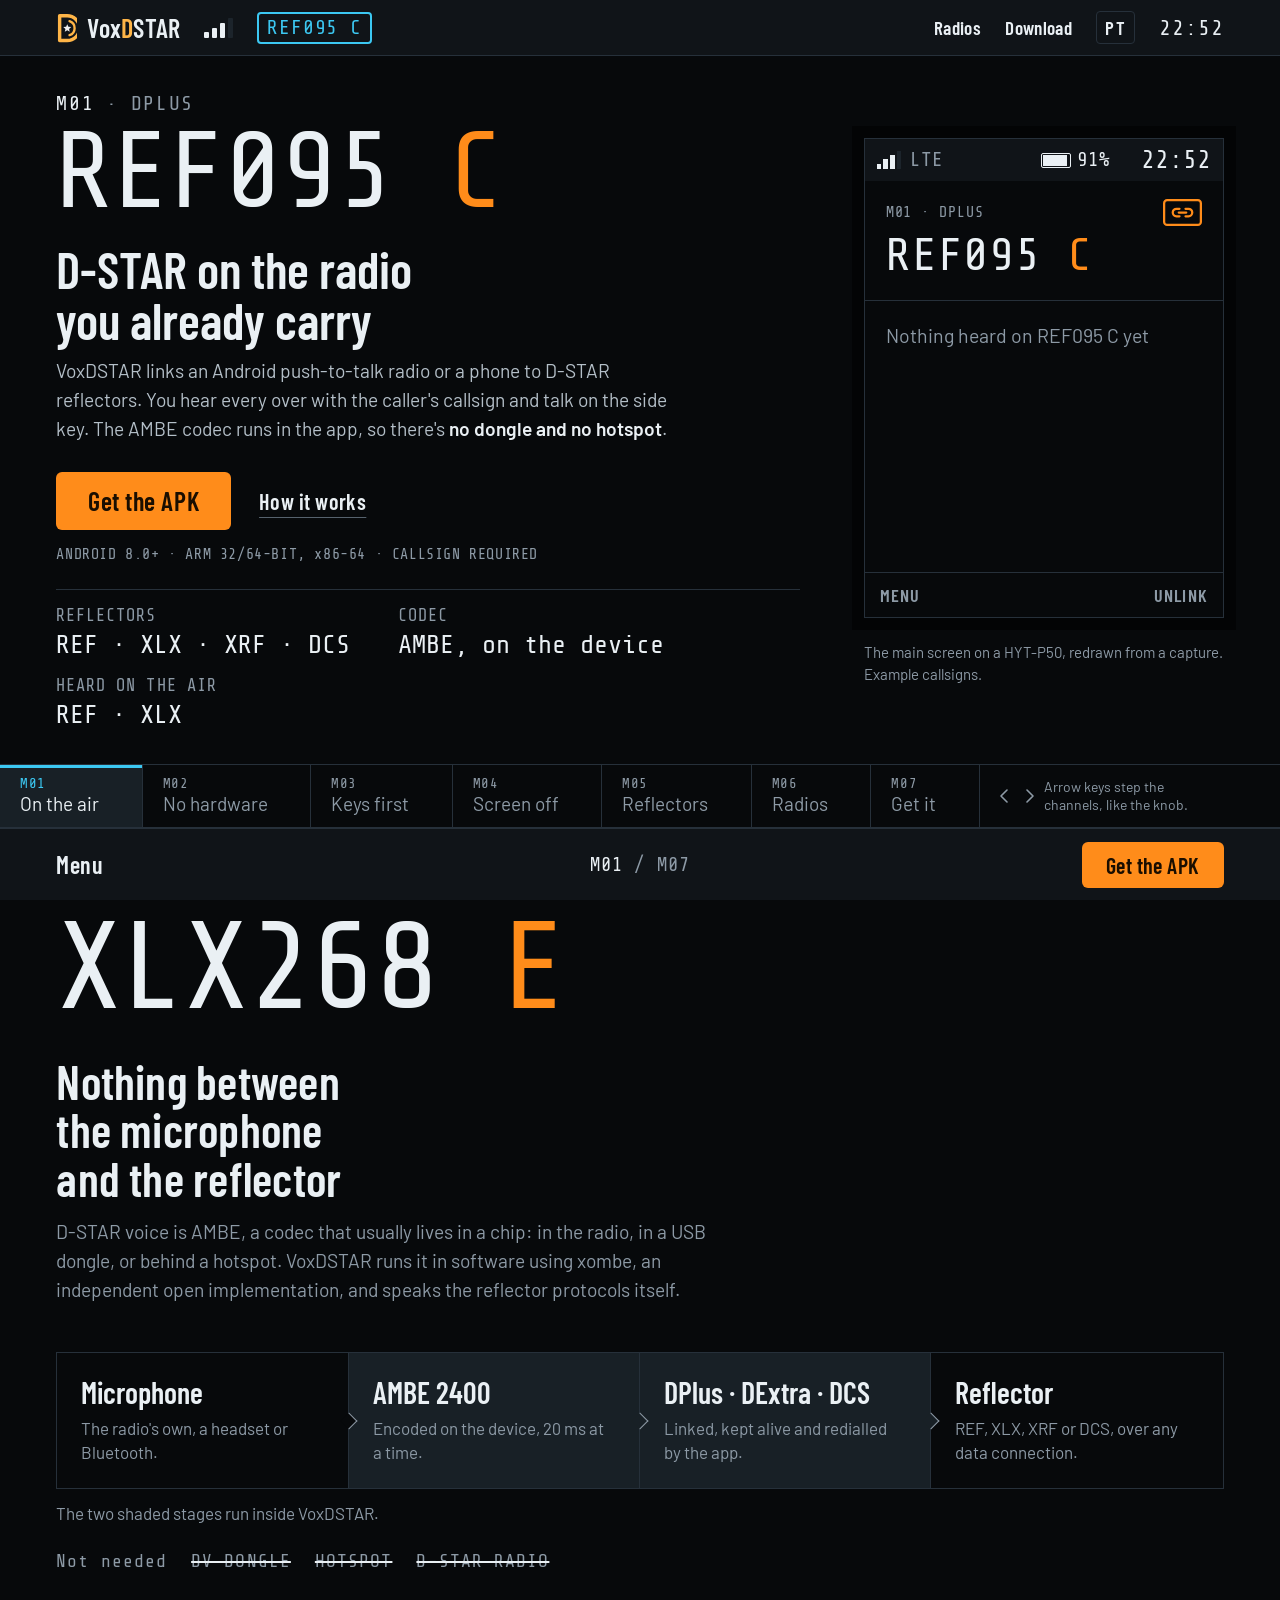
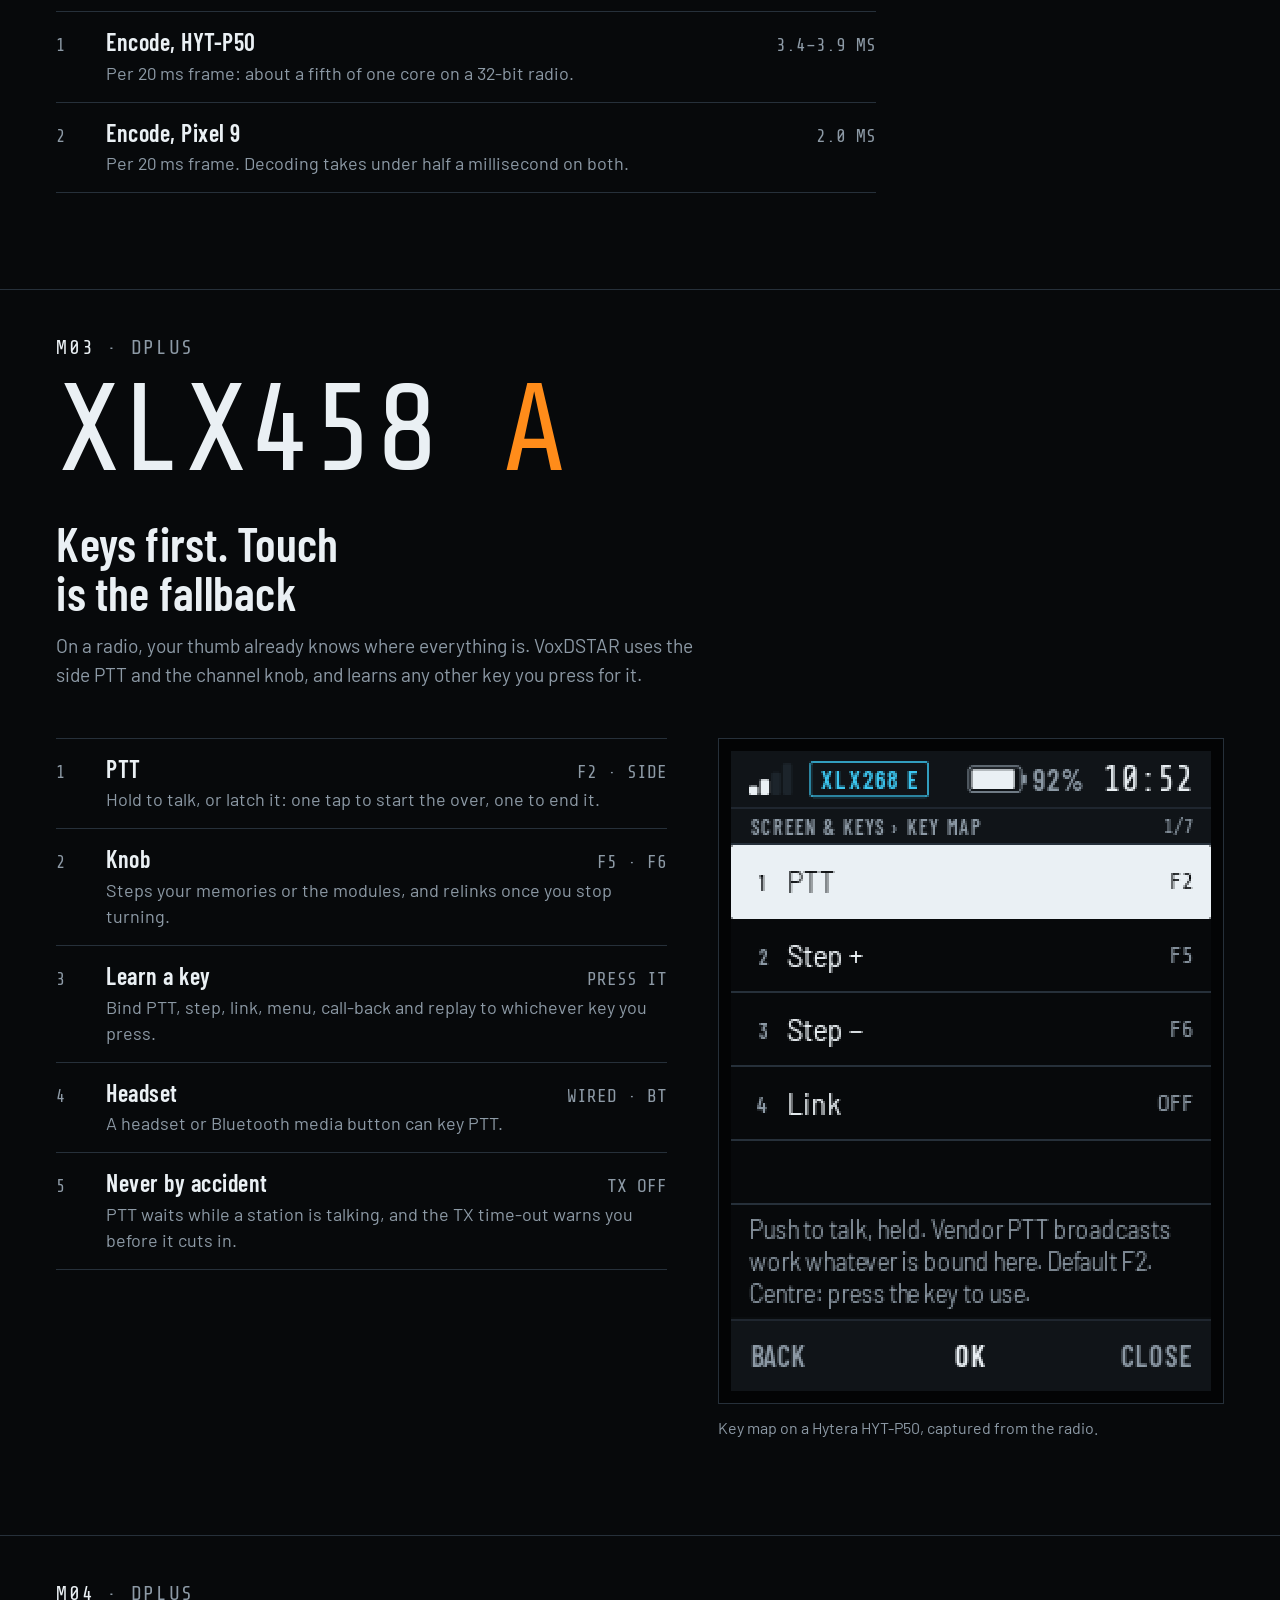
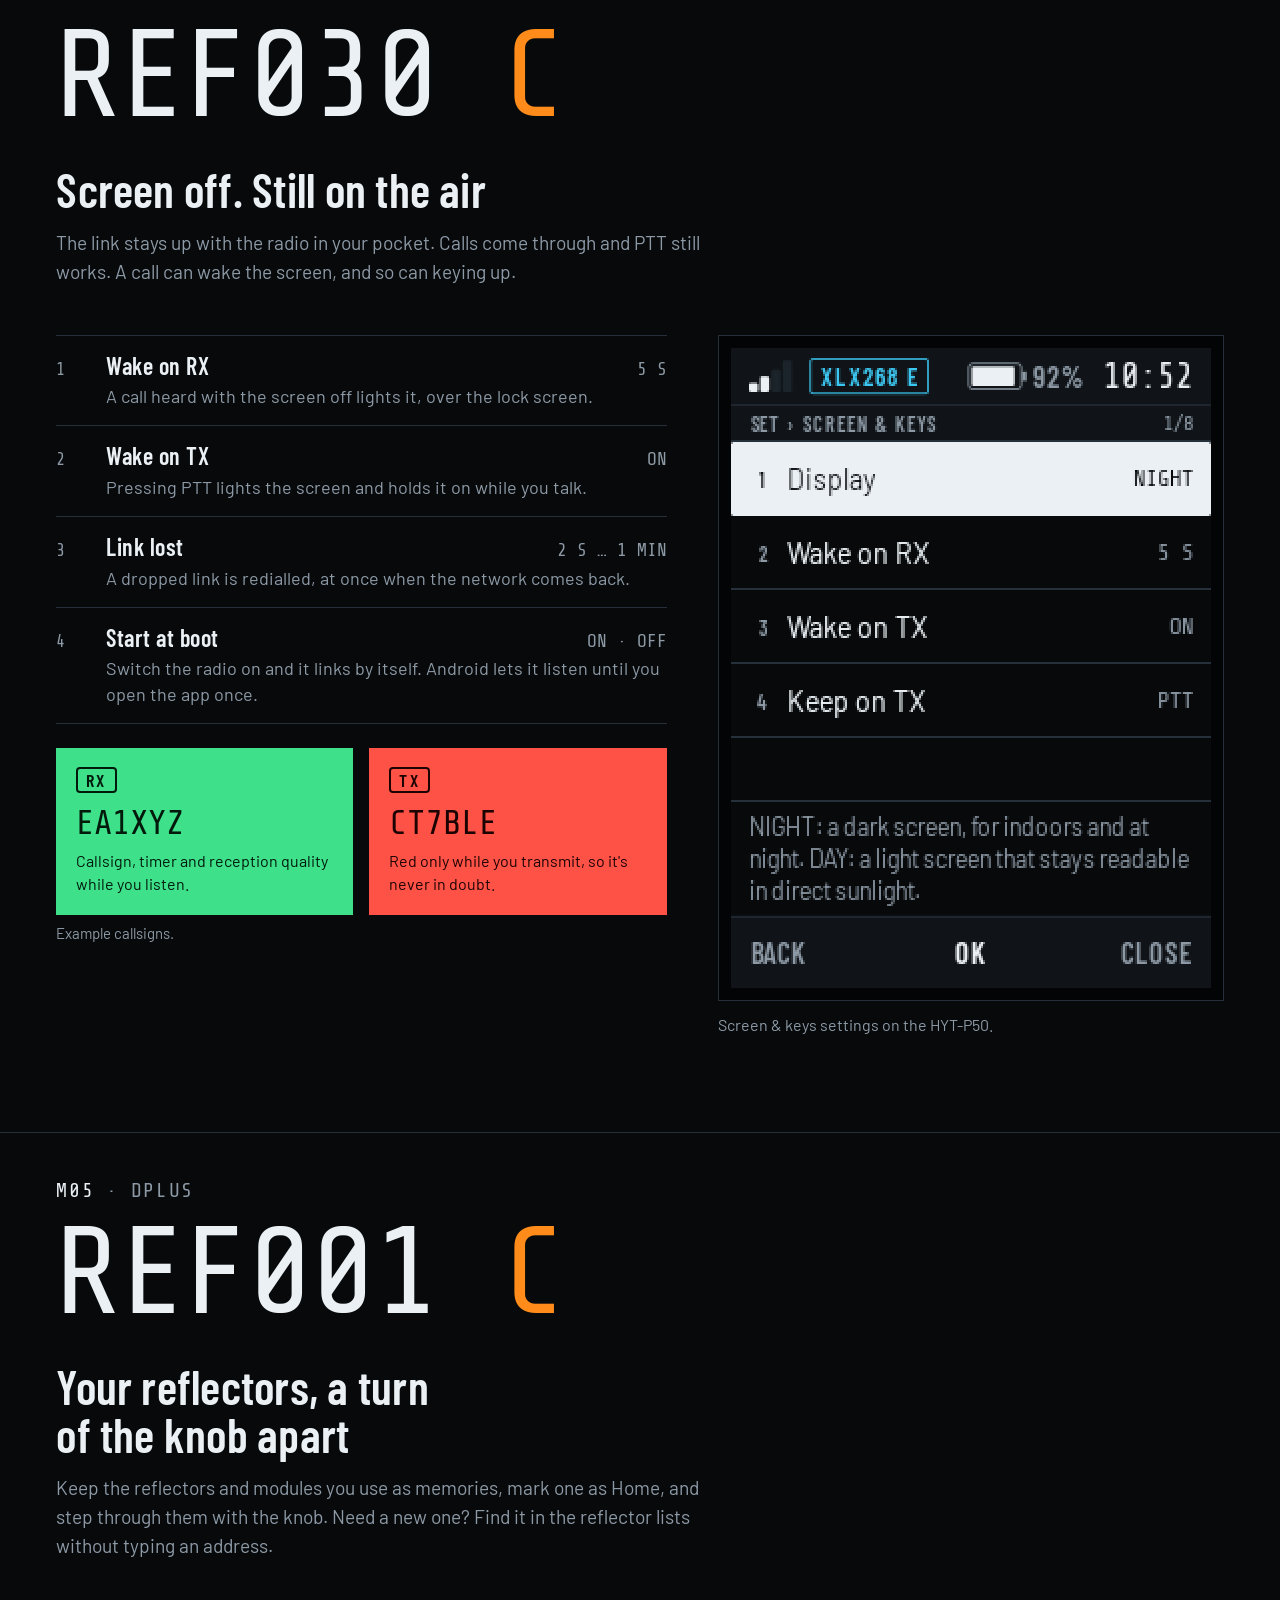
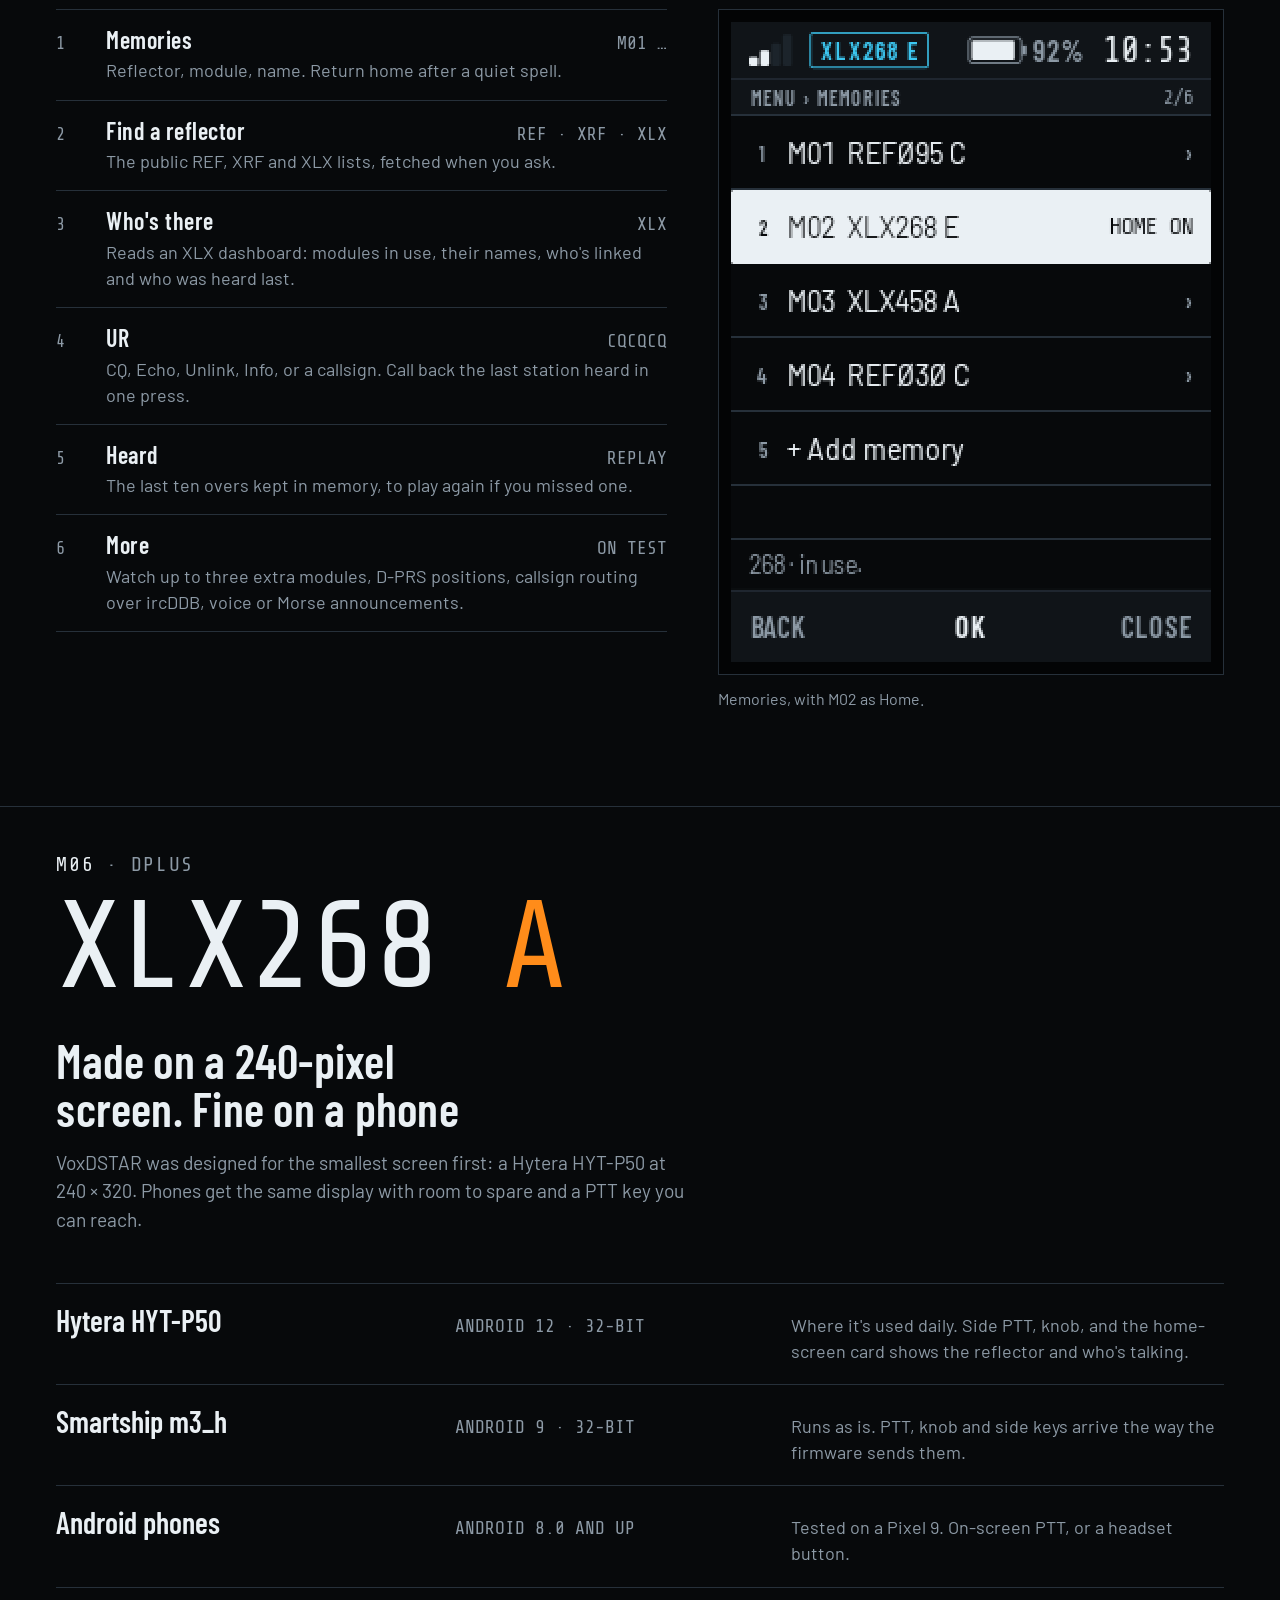
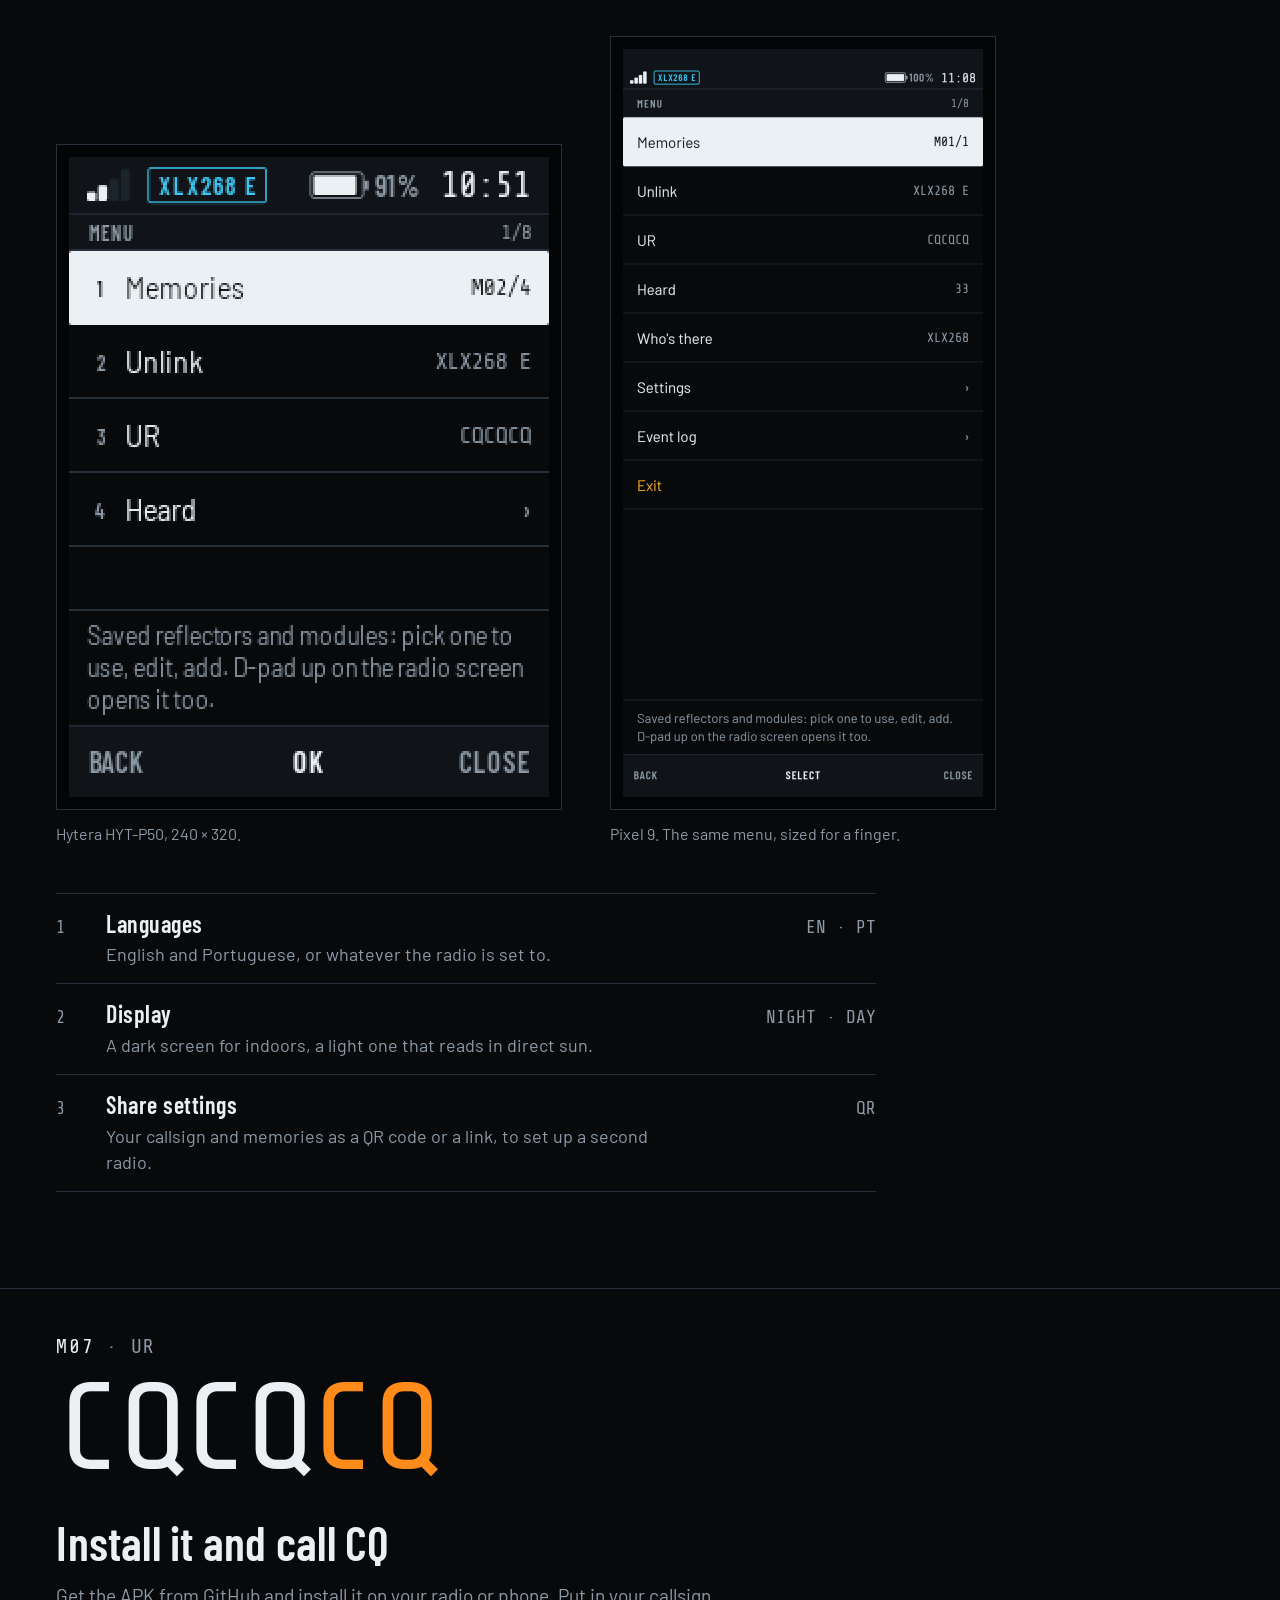
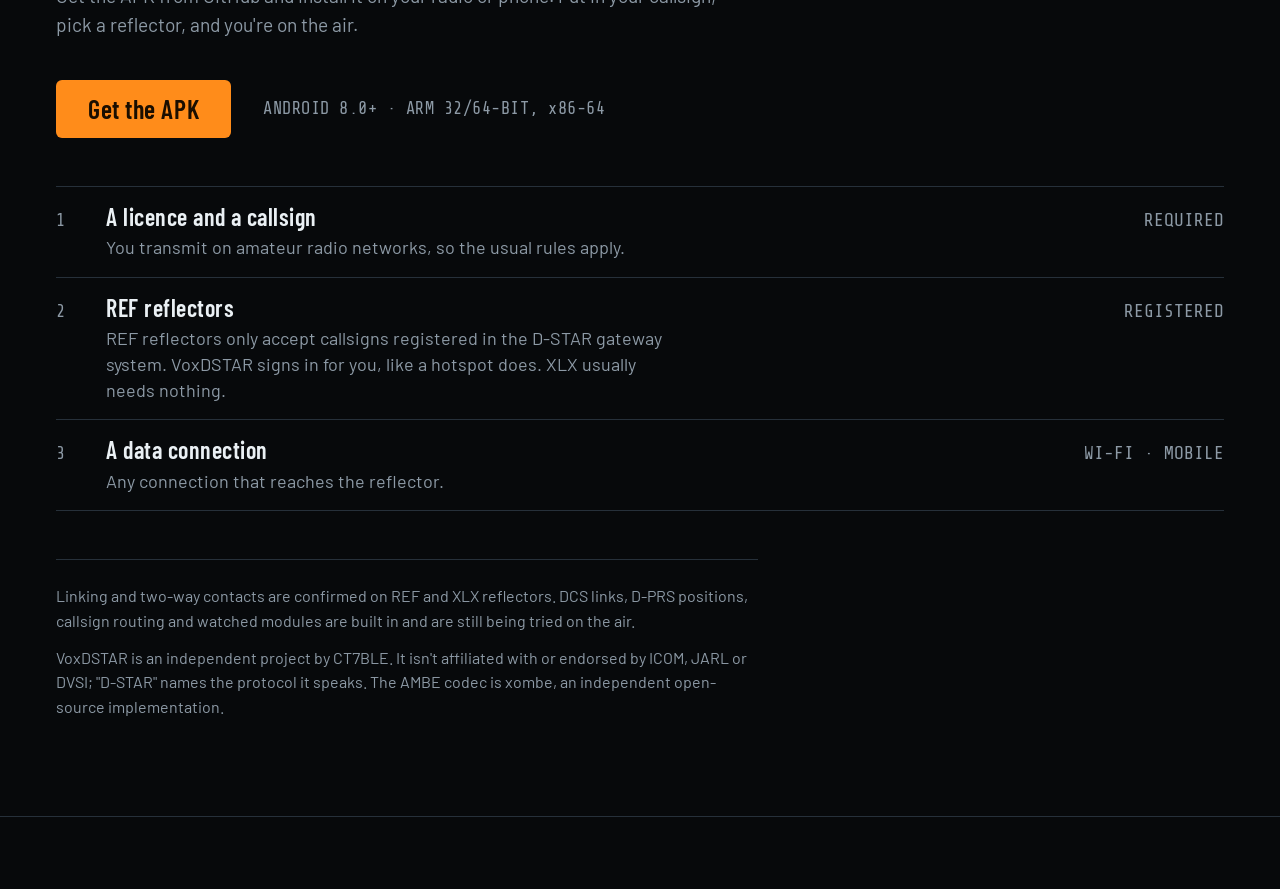
==== index.html @ 6401e7b6 "Initial commit: VoxDSTAR landing site Static site (EN + PT) with hero, memory bank section, brand as" ====
<!doctype html>
<html lang="en">
<head>
<meta charset="utf-8">
<meta name="viewport" content="width=device-width, initial-scale=1">
<title>VoxDSTAR: D-STAR for Android radios and phones</title>
<meta name="description" content="Link to D-STAR reflectors (REF, XLX, DCS) from an Android push-to-talk radio or a phone. The AMBE codec runs in the app: no dongle, no hotspot.">
<meta name="theme-color" content="#101418">
<link rel="icon" href="assets/brand/icon.svg" type="image/svg+xml">
<link rel="alternate" hreflang="en" href="./">
<link rel="alternate" hreflang="pt" href="pt/">
<link rel="preload" href="assets/fonts/share-tech-mono-latin-400-normal.woff2" as="font" type="font/woff2" crossorigin>
<link rel="preload" href="assets/fonts/barlow-condensed-latin-700-normal.woff2" as="font" type="font/woff2" crossorigin>
<link rel="stylesheet" href="assets/fonts.css">
<link rel="stylesheet" href="styles.css">
<script>matchMedia("(prefers-reduced-motion: reduce)").matches||document.documentElement.classList.add("m")</script>
<script src="assets/vendor/motion-14.9.0.js" defer></script>
<script src="bank.js" defer></script>
<script src="hero.js" defer></script>
</head>
<body>
<a class="skip" href="#m01">Skip to content</a>

<header class="status">
  <a class="brand" href="#m01" aria-label="VoxDSTAR, top of page"><img src="assets/brand/mark.svg" alt="" width="21" height="32"><span>Vox<b>D</b>STAR</span></a>
  <span class="bars" aria-hidden="true"><i></i><i></i><i></i><i></i></span>
  <span class="chip" data-chip aria-hidden="true">REF095 C</span>
  <nav aria-label="Site">
    <a class="sec" href="#m06">Radios</a>
    <a class="sec" href="#m07">Download</a>
    <a class="lang" href="pt/" hreflang="pt" lang="pt">PT</a>
    <span class="clock" data-clock aria-hidden="true"></span>
  </nav>
</header>

<main class="channels">
    <section class="ch hero" id="m01" data-mem="REF095 C" aria-labelledby="m01-h">
      <div class="pitch">
        <p class="chline" data-in><b>M01</b><span>·</span><span>DPLUS</span></p>
        <p class="readout" data-in aria-hidden="true">REF095 <em>C</em></p>
        <h1 id="m01-h" data-in>D-STAR on the radio you already carry</h1>
        <p class="lede" data-in>VoxDSTAR links an Android push-to-talk radio or a phone to D-STAR reflectors. You hear every over with the caller's callsign and talk on the side key. The AMBE codec runs in the app, so there's <strong>no dongle and no hotspot</strong>.</p>
        <div class="cta" data-in>
          <a class="apk" href="https://github.com/jcalado/voxdstar/releases/latest">Get the APK</a>
          <a class="how" href="#m02">How it works</a>
          <p>ANDROID 8.0+ · ARM 32/64-BIT, x86-64 · CALLSIGN REQUIRED</p>
        </div>
        <dl class="facts" data-in>
          <div><dt>REFLECTORS</dt><dd>REF · XLX · XRF · DCS</dd></div>
          <div><dt>CODEC</dt><dd>AMBE, on the device</dd></div>
          <div><dt>HEARD ON THE AIR</dt><dd>REF · XLX</dd></div>
        </dl>
      </div>
      <figure class="unit">
        <div class="disp" role="img" aria-label="Drawing of VoxDSTAR's main screen on a HYT-P50: linked to REF095 module C, a station being heard.">
          <div class="d-status" aria-hidden="true"><span class="d-bars"><i></i><i></i><i></i><i></i></span><span class="d-net">LTE</span><span class="d-bat"><i></i>91%</span><span class="d-time" data-clock></span></div>
          <div class="d-ch" aria-hidden="true"><span>M01 · DPLUS</span><svg class="d-link" viewBox="0 0 26 18"><rect x=".75" y=".75" width="24.5" height="16.5" rx="2" fill="none" stroke="currentColor" stroke-width="1.5"/><path d="M11 6.5H9a2.5 2.5 0 0 0 0 5h2M15 6.5h2a2.5 2.5 0 0 1 0 5h-2M10.5 9h5" fill="none" stroke="currentColor" stroke-width="1.5" stroke-linecap="round"/></svg></div>
          <div class="d-ref" aria-hidden="true">REF095 <em>C</em></div>
          <div class="d-body" aria-hidden="true">
            <p class="d-idle" data-idle>Nothing heard on REF095 C yet</p>
            <div class="d-call rx" data-call><span class="t" data-call-t>RX</span><span class="lvl" data-lvl><i></i><i></i><i></i><i></i><i></i><i></i><i></i><i></i><i></i><i></i><i></i><i></i></span><b data-call-cs>EA1XYZ</b><span class="q"><span data-call-s>00:07</span><span data-call-q>BER 0.4%</span></span></div>
          </div>
          <div class="d-keys" aria-hidden="true"><span>MENU</span><span>UNLINK</span></div>
        </div>
        <figcaption>The main screen on a HYT-P50, redrawn from a capture. Example callsigns.</figcaption>
      </figure>
    </section>
    <nav class="strip" id="channels" aria-label="Channels">
      <h2>Memories <span>7</span></h2>
      <ol>
        <li><a href="#m01" aria-current="true"><span class="n">M01</span>On the air<span class="m">REF095 C</span></a></li>
        <li><a href="#m02"><span class="n">M02</span>No hardware<span class="m">XLX268 E</span></a></li>
        <li><a href="#m03"><span class="n">M03</span>Keys first<span class="m">XLX458 A</span></a></li>
        <li><a href="#m04"><span class="n">M04</span>Screen off<span class="m">REF030 C</span></a></li>
        <li><a href="#m05"><span class="n">M05</span>Reflectors<span class="m">REF001 C</span></a></li>
        <li><a href="#m06"><span class="n">M06</span>Radios<span class="m">XLX268 A</span></a></li>
        <li><a href="#m07"><span class="n">M07</span>Get it<span class="m">CQCQCQ</span></a></li>
      </ol>
      <p class="help"><svg width="34" height="18" viewBox="0 0 34 18" aria-hidden="true"><path d="M7 3 1 9l6 6M27 3l6 6-6 6" fill="none" stroke="currentColor" stroke-width="1.6" stroke-linecap="round" stroke-linejoin="round"/></svg>Arrow keys step the channels, like the knob.</p>
    </nav>

    <section class="ch" id="m02" data-mem="XLX268 E" aria-labelledby="m02-h">
      <p class="chline"><b>M02</b><span>·</span><span>DPLUS</span><span>·</span><span>HOME</span></p>
      <p class="readout" aria-hidden="true">XLX268 <em>E</em></p>
      <h2 id="m02-h">Nothing between the microphone and the reflector</h2>
      <p class="lede">D-STAR voice is AMBE, a codec that usually lives in a chip: in the radio, in a USB dongle, or behind a hotspot. VoxDSTAR runs it in software using xombe, an independent open implementation, and speaks the reflector protocols itself.</p>
      <ol class="path" aria-label="Signal path">
        <li><b>Microphone</b><p>The radio's own, a headset or Bluetooth.</p></li>
        <li class="app"><b>AMBE 2400</b><p>Encoded on the device, 20 ms at a time.</p></li>
        <li class="app"><b>DPlus · DExtra · DCS</b><p>Linked, kept alive and redialled by the app.</p></li>
        <li><b>Reflector</b><p>REF, XLX, XRF or DCS, over any data connection.</p></li>
      </ol>
      <p class="pathnote">The two shaded stages run inside VoxDSTAR.</p>
      <p class="notneeded"><span>Not needed</span><s>DV DONGLE</s><s>HOTSPOT</s><s>D-STAR RADIO</s></p>
      <ol class="rows encode" aria-label="Codec speed">
        <li><span class="n">1</span><b>Encode, HYT-P50</b><span class="v">3.4–3.9 MS</span><p>Per 20 ms frame: about a fifth of one core on a 32-bit radio.</p></li>
        <li><span class="n">2</span><b>Encode, Pixel 9</b><span class="v">2.0 MS</span><p>Per 20 ms frame. Decoding takes under half a millisecond on both.</p></li>
      </ol>
    </section>

    <section class="ch" id="m03" data-mem="XLX458 A" aria-labelledby="m03-h">
      <p class="chline"><b>M03</b><span>·</span><span>DPLUS</span></p>
      <p class="readout" aria-hidden="true">XLX458 <em>A</em></p>
      <h2 id="m03-h">Keys first. Touch is the fallback</h2>
      <p class="lede">On a radio, your thumb already knows where everything is. VoxDSTAR uses the side PTT and the channel knob, and learns any other key you press for it.</p>
      <div class="split">
        <ol class="rows">
          <li><span class="n">1</span><b>PTT</b><span class="v">F2 · SIDE</span><p>Hold to talk, or latch it: one tap to start the over, one to end it.</p></li>
          <li><span class="n">2</span><b>Knob</b><span class="v">F5 · F6</span><p>Steps your memories or the modules, and relinks once you stop turning.</p></li>
          <li><span class="n">3</span><b>Learn a key</b><span class="v">PRESS IT</span><p>Bind PTT, step, link, menu, call-back and replay to whichever key you press.</p></li>
          <li><span class="n">4</span><b>Headset</b><span class="v">WIRED · BT</span><p>A headset or Bluetooth media button can key PTT.</p></li>
          <li><span class="n">5</span><b>Never by accident</b><span class="v">TX OFF</span><p>PTT waits while a station is talking, and the TX time-out warns you before it cuts in.</p></li>
        </ol>
        <figure class="screen">
          <div class="frame"><img src="assets/shots/p50-keymap.png" alt="VoxDSTAR's key map page on a HYT-P50: PTT on F2, Step + on F5, Step − on F6, Link off." width="240" height="320" loading="lazy"></div>
          <figcaption>Key map on a Hytera HYT-P50, captured from the radio.</figcaption>
        </figure>
      </div>
    </section>

    <section class="ch" id="m04" data-mem="REF030 C" aria-labelledby="m04-h">
      <p class="chline"><b>M04</b><span>·</span><span>DPLUS</span></p>
      <p class="readout" aria-hidden="true">REF030 <em>C</em></p>
      <h2 id="m04-h">Screen off. Still on the air</h2>
      <p class="lede">The link stays up with the radio in your pocket. Calls come through and PTT still works. A call can wake the screen, and so can keying up.</p>
      <div class="split">
        <div>
          <ol class="rows">
            <li><span class="n">1</span><b>Wake on RX</b><span class="v">5 S</span><p>A call heard with the screen off lights it, over the lock screen.</p></li>
            <li><span class="n">2</span><b>Wake on TX</b><span class="v">ON</span><p>Pressing PTT lights the screen and holds it on while you talk.</p></li>
            <li><span class="n">3</span><b>Link lost</b><span class="v">2 S … 1 MIN</span><p>A dropped link is redialled, at once when the network comes back.</p></li>
            <li><span class="n">4</span><b>Start at boot</b><span class="v">ON · OFF</span><p>Switch the radio on and it links by itself. Android lets it listen until you open the app once.</p></li>
          </ol>
          <div class="states" aria-label="Call panels">
            <div class="state rx"><span class="t">RX</span><b>EA1XYZ</b><p>Callsign, timer and reception quality while you listen.</p></div>
            <div class="state tx"><span class="t">TX</span><b>CT7BLE</b><p>Red only while you transmit, so it's never in doubt.</p></div>
          </div>
          <p class="example">Example callsigns.</p>
        </div>
        <figure class="screen">
          <div class="frame"><img src="assets/shots/p50-screen-keys.png" alt="Screen and keys settings on a HYT-P50: Display night, Wake on RX 5 seconds, Wake on TX on, Keep on TX PTT." width="240" height="320" loading="lazy"></div>
          <figcaption>Screen &amp; keys settings on the HYT-P50.</figcaption>
        </figure>
      </div>
    </section>

    <section class="ch" id="m05" data-mem="REF001 C" aria-labelledby="m05-h">
      <p class="chline"><b>M05</b><span>·</span><span>DPLUS</span></p>
      <p class="readout" aria-hidden="true">REF001 <em>C</em></p>
      <h2 id="m05-h">Your reflectors, a turn of the knob apart</h2>
      <p class="lede">Keep the reflectors and modules you use as memories, mark one as Home, and step through them with the knob. Need a new one? Find it in the reflector lists without typing an address.</p>
      <div class="split">
        <ol class="rows">
          <li><span class="n">1</span><b>Memories</b><span class="v">M01 …</span><p>Reflector, module, name. Return home after a quiet spell.</p></li>
          <li><span class="n">2</span><b>Find a reflector</b><span class="v">REF · XRF · XLX</span><p>The public REF, XRF and XLX lists, fetched when you ask.</p></li>
          <li><span class="n">3</span><b>Who's there</b><span class="v">XLX</span><p>Reads an XLX dashboard: modules in use, their names, who's linked and who was heard last.</p></li>
          <li><span class="n">4</span><b>UR</b><span class="v">CQCQCQ</span><p>CQ, Echo, Unlink, Info, or a callsign. Call back the last station heard in one press.</p></li>
          <li><span class="n">5</span><b>Heard</b><span class="v">REPLAY</span><p>The last ten overs kept in memory, to play again if you missed one.</p></li>
          <li><span class="n">6</span><b>More</b><span class="v">ON TEST</span><p>Watch up to three extra modules, D-PRS positions, callsign routing over ircDDB, voice or Morse announcements.</p></li>
        </ol>
        <figure class="screen">
            <div class="frame"><img src="assets/shots/p50-memories.png" alt="Memories list on a HYT-P50: M01 REF095 C, M02 XLX268 E marked Home, M03 XLX458 A, M04 REF030 C, Add memory." width="240" height="320" loading="lazy"></div>
            <figcaption>Memories, with M02 as Home.</figcaption>
          </figure>
      </div>
    </section>

    <section class="ch" id="m06" data-mem="XLX268 A" aria-labelledby="m06-h">
      <p class="chline"><b>M06</b><span>·</span><span>DPLUS</span></p>
      <p class="readout" aria-hidden="true">XLX268 <em>A</em></p>
      <h2 id="m06-h">Made on a 240-pixel screen. Fine on a phone</h2>
      <p class="lede">VoxDSTAR was designed for the smallest screen first: a Hytera HYT-P50 at 240 × 320. Phones get the same display with room to spare and a PTT key you can reach.</p>
      <ul class="radios">
        <li><b>Hytera HYT-P50</b><span class="os">ANDROID 12 · 32-BIT</span><p>Where it's used daily. Side PTT, knob, and the home-screen card shows the reflector and who's talking.</p></li>
        <li><b>Smartship m3_h</b><span class="os">ANDROID 9 · 32-BIT</span><p>Runs as is. PTT, knob and side keys arrive the way the firmware sends them.</p></li>
        <li><b>Android phones</b><span class="os">ANDROID 8.0 AND UP</span><p>Tested on a Pixel 9. On-screen PTT, or a headset button.</p></li>
      </ul>
      <div class="devices">
        <figure class="screen">
          <div class="frame"><img src="assets/shots/p50-menu.png" alt="VoxDSTAR's menu on a HYT-P50: Memories, Unlink XLX268 E, UR CQCQCQ, Heard, with a help line at the bottom." width="240" height="320" loading="lazy"></div>
          <figcaption>Hytera HYT-P50, 240 × 320.</figcaption>
        </figure>
        <figure class="screen phone">
          <div class="frame"><img src="assets/shots/pixel-menu.png" alt="The same VoxDSTAR menu on a Pixel 9: Memories, Unlink XLX268 E, UR CQCQCQ, Heard, Who's there, Settings, Event log, Exit." width="720" height="1496" loading="lazy"></div>
          <figcaption>Pixel 9. The same menu, sized for a finger.</figcaption>
        </figure>
      </div>
      <div class="split after">
        <ol class="rows">
          <li><span class="n">1</span><b>Languages</b><span class="v">EN · PT</span><p>English and Portuguese, or whatever the radio is set to.</p></li>
          <li><span class="n">2</span><b>Display</b><span class="v">NIGHT · DAY</span><p>A dark screen for indoors, a light one that reads in direct sun.</p></li>
          <li><span class="n">3</span><b>Share settings</b><span class="v">QR</span><p>Your callsign and memories as a QR code or a link, to set up a second radio.</p></li>
        </ol>
      </div>
    </section>

    <section class="ch" id="m07" data-mem="CQCQCQ" aria-labelledby="m07-h">
      <p class="chline"><b>M07</b><span>·</span><span>UR</span></p>
      <p class="readout" aria-hidden="true">CQCQ<em>CQ</em></p>
      <h2 id="m07-h">Install it and call CQ</h2>
      <p class="lede">Get the APK from GitHub and install it on your radio or phone. Put in your callsign, pick a reflector, and you're on the air.</p>
      <div class="get">
        <a class="apk" href="https://github.com/jcalado/voxdstar/releases/latest">Get the APK</a>
        <p>ANDROID 8.0+ · ARM 32/64-BIT, x86-64</p>
      </div>
      <ol class="rows need">
        <li><span class="n">1</span><b>A licence and a callsign</b><span class="v">REQUIRED</span><p>You transmit on amateur radio networks, so the usual rules apply.</p></li>
        <li><span class="n">2</span><b>REF reflectors</b><span class="v">REGISTERED</span><p>REF reflectors only accept callsigns registered in the D-STAR gateway system. VoxDSTAR signs in for you, like a hotspot does. XLX usually needs nothing.</p></li>
        <li><span class="n">3</span><b>A data connection</b><span class="v">WI-FI · MOBILE</span><p>Any connection that reaches the reflector.</p></li>
      </ol>
      <div class="fine">
        <p>Linking and two-way contacts are confirmed on REF and XLX reflectors. DCS links, D-PRS positions, callsign routing and watched modules are built in and are still being tried on the air.</p>
        <p>VoxDSTAR is an independent project by CT7BLE. It isn't affiliated with or endorsed by ICOM, JARL or DVSI; "D-STAR" names the protocol it speaks. The AMBE codec is xombe, an independent open-source implementation.</p>
      </div>
    </section>
</main>

<footer class="soft">
  <a class="menu" href="#channels">Menu</a>
  <span class="count" data-count aria-hidden="true"><b>M01</b> / M07</span>
  <a class="apk" href="https://github.com/jcalado/voxdstar/releases/latest">Get the APK</a>
</footer>
</body>
</html>
---- assets/fonts.css ----
/* Self-hosted from @fontsource 5.1.0 (SIL Open Font License 1.1): Barlow, Barlow Condensed, Share Tech Mono. */
@font-face{font-family:"Barlow Condensed";font-style:normal;font-weight:600;font-display:swap;src:url(fonts/barlow-condensed-latin-600-normal.woff2) format("woff2");unicode-range:U+0000-00FF,U+0131,U+0152-0153,U+02BB-02BC,U+02C6,U+02DA,U+02DC,U+0304,U+0308,U+0329,U+2000-206F,U+20AC,U+2122,U+2191,U+2193,U+2212,U+2215,U+FEFF,U+FFFD}
@font-face{font-family:"Barlow Condensed";font-style:normal;font-weight:600;font-display:swap;src:url(fonts/barlow-condensed-latin-ext-600-normal.woff2) format("woff2");unicode-range:U+0100-02BA,U+02BD-02C5,U+02C7-02CC,U+02CE-02D7,U+02DD-02FF,U+0304,U+0308,U+0329,U+1D00-1DBF,U+1E00-1E9F,U+1EF2-1EFF,U+2020,U+20A0-20AB,U+20AD-20C0,U+2113,U+2C60-2C7F,U+A720-A7FF}
@font-face{font-family:"Barlow Condensed";font-style:normal;font-weight:700;font-display:swap;src:url(fonts/barlow-condensed-latin-700-normal.woff2) format("woff2");unicode-range:U+0000-00FF,U+0131,U+0152-0153,U+02BB-02BC,U+02C6,U+02DA,U+02DC,U+0304,U+0308,U+0329,U+2000-206F,U+20AC,U+2122,U+2191,U+2193,U+2212,U+2215,U+FEFF,U+FFFD}
@font-face{font-family:"Barlow Condensed";font-style:normal;font-weight:700;font-display:swap;src:url(fonts/barlow-condensed-latin-ext-700-normal.woff2) format("woff2");unicode-range:U+0100-02BA,U+02BD-02C5,U+02C7-02CC,U+02CE-02D7,U+02DD-02FF,U+0304,U+0308,U+0329,U+1D00-1DBF,U+1E00-1E9F,U+1EF2-1EFF,U+2020,U+20A0-20AB,U+20AD-20C0,U+2113,U+2C60-2C7F,U+A720-A7FF}
@font-face{font-family:"Barlow";font-style:normal;font-weight:400;font-display:swap;src:url(fonts/barlow-latin-400-normal.woff2) format("woff2");unicode-range:U+0000-00FF,U+0131,U+0152-0153,U+02BB-02BC,U+02C6,U+02DA,U+02DC,U+0304,U+0308,U+0329,U+2000-206F,U+20AC,U+2122,U+2191,U+2193,U+2212,U+2215,U+FEFF,U+FFFD}
@font-face{font-family:"Barlow";font-style:normal;font-weight:400;font-display:swap;src:url(fonts/barlow-latin-ext-400-normal.woff2) format("woff2");unicode-range:U+0100-02BA,U+02BD-02C5,U+02C7-02CC,U+02CE-02D7,U+02DD-02FF,U+0304,U+0308,U+0329,U+1D00-1DBF,U+1E00-1E9F,U+1EF2-1EFF,U+2020,U+20A0-20AB,U+20AD-20C0,U+2113,U+2C60-2C7F,U+A720-A7FF}
@font-face{font-family:"Barlow";font-style:normal;font-weight:600;font-display:swap;src:url(fonts/barlow-latin-600-normal.woff2) format("woff2");unicode-range:U+0000-00FF,U+0131,U+0152-0153,U+02BB-02BC,U+02C6,U+02DA,U+02DC,U+0304,U+0308,U+0329,U+2000-206F,U+20AC,U+2122,U+2191,U+2193,U+2212,U+2215,U+FEFF,U+FFFD}
@font-face{font-family:"Barlow";font-style:normal;font-weight:600;font-display:swap;src:url(fonts/barlow-latin-ext-600-normal.woff2) format("woff2");unicode-range:U+0100-02BA,U+02BD-02C5,U+02C7-02CC,U+02CE-02D7,U+02DD-02FF,U+0304,U+0308,U+0329,U+1D00-1DBF,U+1E00-1E9F,U+1EF2-1EFF,U+2020,U+20A0-20AB,U+20AD-20C0,U+2113,U+2C60-2C7F,U+A720-A7FF}
@font-face{font-family:"Share Tech Mono";font-style:normal;font-weight:400;font-display:swap;src:url(fonts/share-tech-mono-latin-400-normal.woff2) format("woff2")}
---- styles.css ----
/* VoxDSTAR site: the app's night display, carried to the web. */
:root{
  --screen:#07090B; --panel:#101418; --raised:#182026; --line:#26303A; --meter-off:#1C242B;
  --ink:#EAF0F4; --muted:#8D9AA6; --faint:#56626D;
  --accent:#3CC8F2; --hi:#FF8C1A; --on-hi:#1A0E00; --brand:#FFB547;
  --capture-well:#030405; --rx:#3EE08A; --on-rx:#021A0C; --tx:#FF5247; --on-tx:#1C0302;
  --lede-ink:#B4BFC8;
  --status-h:56px; --soft-h:72px; --strip-h:64px;
  --gutter:clamp(20px,4.4vw,64px);
  --mono:"Share Tech Mono",ui-monospace,monospace;
  --cond:"Barlow Condensed","Arial Narrow",sans-serif;
  --sans:"Barlow",system-ui,sans-serif;
  color-scheme:dark;
}
*,*::before,*::after{box-sizing:border-box}
html{scroll-padding-top:calc(var(--status-h) + var(--strip-h));scrollbar-color:var(--line) var(--screen);-webkit-text-size-adjust:100%}
body{margin:0;background:var(--screen);color:var(--ink);font:400 20px/1.5 var(--sans);font-variant-numeric:tabular-nums;-webkit-font-smoothing:antialiased}
::selection{background:var(--accent);color:var(--screen)}
::-webkit-scrollbar{width:10px;height:10px}::-webkit-scrollbar-track{background:var(--screen)}::-webkit-scrollbar-thumb{background:var(--line);border-radius:5px}
a{color:inherit;text-underline-offset:.2em;text-decoration-thickness:1px}
a:focus-visible,button:focus-visible{outline:2px solid var(--accent);outline-offset:3px;border-radius:2px}
img{display:block;max-width:100%;height:auto}
h1,h2,h3,p,ul,ol,dl,dd,figure{margin:0;padding:0}
ul,ol{list-style:none}
.sr-only{position:absolute;width:1px;height:1px;overflow:hidden;clip:rect(0 0 0 0);white-space:nowrap}
.skip{position:absolute;left:12px;top:-60px;z-index:20;background:var(--hi);color:var(--on-hi);padding:12px 16px;font:600 18px var(--cond);border-radius:4px;text-decoration:none}
.skip:focus{top:8px}

/* ---- status bar: the app's own top line */
.status{position:sticky;top:0;z-index:10;height:var(--status-h);background:var(--panel);border-bottom:1px solid var(--line);display:flex;align-items:center;gap:24px;padding:0 var(--gutter)}
.brand{display:flex;align-items:center;gap:10px;text-decoration:none;font:600 26px/1 var(--cond);letter-spacing:.01em}
.brand img{width:21px;height:32px}
.brand b{color:var(--brand);font-weight:600}
.bars{display:flex;align-items:flex-end;gap:3px;height:20px}
.bars i{width:5px;background:var(--ink);border-radius:1px}
.bars i:nth-child(1){height:6px}.bars i:nth-child(2){height:10px}.bars i:nth-child(3){height:15px}.bars i:nth-child(4){height:20px;background:var(--meter-off)}
.chip{font:20px/1 var(--mono);color:var(--accent);border:2px solid var(--accent);border-radius:4px;padding:4px 8px;letter-spacing:.04em;white-space:nowrap}
.status nav{margin-left:auto;display:flex;align-items:center;gap:24px;font:600 19px var(--cond);letter-spacing:.02em}
.status nav a{text-decoration:none;color:var(--ink)}
.status nav a:hover{color:var(--accent)}
.lang{border:1px solid var(--line);border-radius:4px;padding:4px 8px;letter-spacing:.08em}
.clock{font:22px/1 var(--mono);letter-spacing:.04em}

/* ---- the channel strip: a sticky row of memories under the hero, stepped like the knob */
.strip{position:sticky;top:var(--status-h);z-index:9;display:flex;align-items:stretch;background:var(--screen);border-top:1px solid var(--line);border-bottom:1px solid var(--line)}
.strip h2{position:absolute;width:1px;height:1px;overflow:hidden;clip:rect(0 0 0 0);white-space:nowrap}
.strip ol{flex:1;display:flex;overflow-x:auto;scrollbar-width:none}
.strip ol::-webkit-scrollbar{display:none}
.strip li{flex:1 0 auto;display:flex}
.strip a{flex:1;display:flex;flex-direction:column;justify-content:center;gap:2px;min-height:calc(var(--strip-h) - 2px);padding:0 20px;border-right:1px solid var(--line);text-decoration:none;font:400 19px/1.15 var(--sans);color:var(--muted);white-space:nowrap;transition:background-color .12s,color .12s}
.strip a .n{font:14px/1 var(--mono);letter-spacing:.04em;color:var(--muted)}
.strip a .m{display:none}
.strip a:hover{background:var(--raised);color:var(--ink)}
.strip a[aria-current="true"]{background:var(--raised);color:var(--ink);box-shadow:inset 0 3px 0 var(--accent)}
.strip a[aria-current="true"] .n{color:var(--accent)}
.strip .help{flex:none;align-self:center;padding:0 var(--gutter) 0 20px;font:14px/1.3 var(--sans);color:var(--muted);display:flex;align-items:center;gap:10px;max-width:300px}
.strip .help svg{flex:none}

.channels{display:block;min-width:0}
.ch{min-height:calc(100vh - var(--status-h) - var(--soft-h) - var(--strip-h));min-height:calc(100dvh - var(--status-h) - var(--soft-h) - var(--strip-h));padding:48px var(--gutter) 96px;border-bottom:1px solid var(--line)}
.chline{font:20px/1 var(--mono);letter-spacing:.08em;color:var(--muted);display:flex;gap:.6em;flex-wrap:wrap}
.chline b{color:var(--ink);font-weight:400}
.readout{font:400 clamp(60px,9.6vw,150px)/.92 var(--mono);letter-spacing:-.02em;margin-top:16px;white-space:nowrap}
.readout em{font-style:normal;color:var(--hi)}
.ch h2{font:600 clamp(38px,3.7vw,56px)/1.02 var(--cond);letter-spacing:.005em;margin-top:32px;max-width:22ch;text-wrap:balance}
.ch .lede{font-size:clamp(19px,1.5vw,22px);color:var(--muted);margin-top:16px;max-width:60ch;text-wrap:pretty}
.ch .lede strong{color:var(--ink);font-weight:600}

/* before the hero powers on (hero.js removes .m); shown anyway after 2.5 s if the scripts never run */
.m .hero [data-in],.m .hero .disp{opacity:0;animation:vx-show 0s 2.5s forwards}
@keyframes vx-show{to{opacity:1}}

/* M01: the first viewport. The pitch on the left, the radio's own display on the right, the action in reach */
.hero{display:grid;grid-template-columns:minmax(0,1fr) auto;column-gap:clamp(40px,5vw,96px);align-items:center;padding-top:28px;padding-bottom:24px;border-bottom:0}
#m01 .readout{font-size:clamp(64px,8.4vw,148px);margin-top:10px}
#m01 h1{font:600 clamp(40px,4vw,62px)/1 var(--cond);margin-top:20px;max-width:18ch;text-wrap:balance}
#m01 .lede{margin-top:12px;max-width:56ch;color:var(--lede-ink)}
.cta{display:flex;flex-wrap:wrap;align-items:center;gap:14px 28px;margin-top:28px}
.cta .how{font:600 22px/1 var(--cond);letter-spacing:.02em;color:var(--ink);text-decoration-color:var(--faint);text-underline-offset:.3em}
.cta .how:hover{color:var(--accent);text-decoration-color:currentColor}
.cta p{flex-basis:100%;font:15px/1.4 var(--mono);letter-spacing:.04em;color:var(--muted)}
#m01 .facts{margin-top:24px;padding-top:16px;border-top:1px solid var(--line)}

/* the HYT-P50 main screen, redrawn in the app's palette at the capture's 240x320 geometry, scaled by --u */
.unit{--u:1.5px;justify-self:end}
.disp{width:calc(240 * var(--u));height:calc(320 * var(--u));background:var(--screen);border:1px solid var(--line);outline:calc(12 * var(--u) / 1.5) solid var(--capture-well,#030405);display:flex;flex-direction:column;font-family:var(--mono);overflow:hidden}
.d-status{display:flex;align-items:center;gap:calc(6 * var(--u));height:calc(28 * var(--u));padding:0 calc(8 * var(--u));background:var(--panel);font-size:calc(13 * var(--u))}
.d-bars{display:flex;align-items:flex-end;gap:calc(1.5 * var(--u));height:calc(12 * var(--u))}
.d-bars i{width:calc(3 * var(--u));background:var(--ink)}
.d-bars i:nth-child(1){height:30%}.d-bars i:nth-child(2){height:55%}.d-bars i:nth-child(3){height:80%}.d-bars i:nth-child(4){height:100%;background:var(--meter-off)}
.d-net{color:var(--muted)}
.d-bat{margin-left:auto;display:flex;align-items:center;gap:calc(4 * var(--u))}
.d-bat i{width:calc(20 * var(--u));height:calc(10 * var(--u));border:1px solid var(--ink);border-radius:2px;background:linear-gradient(90deg,var(--ink) 91%,transparent 0) content-box;padding:1px}
.d-time{font-size:calc(17 * var(--u));min-width:3.6em;text-align:right}
.d-ch{display:flex;align-items:center;justify-content:space-between;padding:calc(12 * var(--u)) calc(14 * var(--u)) 0;font-size:calc(10 * var(--u));letter-spacing:.06em;color:var(--muted)}
.d-link{width:calc(26 * var(--u));height:calc(18 * var(--u));color:var(--hi)}
.d-ref{padding:calc(4 * var(--u)) calc(14 * var(--u)) calc(14 * var(--u));font-size:calc(31 * var(--u));line-height:1;letter-spacing:.02em;border-bottom:1px solid var(--line)}
.d-ref em{font-style:normal;color:var(--hi)}
.d-body{flex:1;position:relative;overflow:hidden}
.d-idle{padding:calc(14 * var(--u));font:400 calc(13 * var(--u))/1.35 var(--sans);color:var(--muted)}
.d-call{position:absolute;left:calc(10 * var(--u));right:calc(10 * var(--u));bottom:calc(12 * var(--u));display:grid;grid-template-columns:auto 1fr;align-items:center;column-gap:calc(10 * var(--u));padding:calc(8 * var(--u)) calc(10 * var(--u)) calc(10 * var(--u))}
.d-call b,.d-call .q{grid-column:1/-1}
.lvl{display:flex;gap:calc(2 * var(--u));height:calc(10 * var(--u));align-items:stretch}
.lvl i{flex:1;background:currentColor;opacity:.18;transition:opacity 60ms}
.lvl i.on{opacity:.85}
.d-call.rx{background:var(--rx);color:var(--on-rx)}
.d-call.tx{background:var(--tx);color:var(--on-tx)}
.d-call .t{font:600 calc(11 * var(--u))/1.3 var(--cond);letter-spacing:.12em;border:calc(1.25 * var(--u)) solid currentColor;border-radius:3px;padding:0 calc(4 * var(--u))}
.d-call b{display:block;font-weight:400;font-size:calc(28 * var(--u));line-height:1;margin-top:calc(6 * var(--u))}
.d-call .q{display:flex;justify-content:space-between;font-size:calc(11 * var(--u));margin-top:calc(6 * var(--u))}
.d-keys{display:flex;justify-content:space-between;height:calc(30 * var(--u));align-items:center;padding:0 calc(10 * var(--u));border-top:1px solid var(--line);font:600 calc(12 * var(--u)) var(--cond);letter-spacing:.06em;color:var(--muted)}
.unit figcaption{font:15px/1.45 var(--sans);color:var(--muted);margin-top:calc(12px + 12 * var(--u) / 1.5);max-width:calc(240 * var(--u))}
.facts{display:flex;flex-wrap:wrap;gap:16px 48px;margin-top:32px}
.facts div{font:17px var(--mono);letter-spacing:.06em;color:var(--muted)}
.facts dd{font:400 26px/1.2 var(--mono);color:var(--ink);letter-spacing:0;margin-top:4px}

/* two-column body inside a channel */
.split{display:grid;grid-template-columns:minmax(0,1fr) 506px;gap:clamp(32px,4vw,72px);margin-top:48px;align-items:start}

/* menu rows: the app's settings list, numbered, value on the right */
.rows{border-top:1px solid var(--line)}
.rows li{display:grid;grid-template-columns:34px minmax(0,1fr) auto;gap:4px 16px;align-items:baseline;padding:16px 0;border-bottom:1px solid var(--line)}
.rows .n{font:17px var(--mono);color:var(--muted)}
.rows b{font:600 24px/1.15 var(--cond);letter-spacing:.02em}
.rows .v{font:18px var(--mono);color:var(--muted);text-align:right;white-space:nowrap}
.rows p{grid-column:2/4;font-size:18px;line-height:1.45;color:var(--muted);max-width:58ch}

/* a captured screen, shown at whole pixels */
.screen{justify-self:center}
.screen .frame{background:var(--capture-well);border:1px solid var(--line);padding:12px}
.screen img{width:480px;height:640px;image-rendering:pixelated}
.screen figcaption{font:16px/1.45 var(--sans);color:var(--muted);margin-top:12px;max-width:480px}

/* M06: the same menu on a radio and a phone, side by side */
.devices{display:flex;flex-wrap:wrap;align-items:flex-end;gap:32px 48px;margin-top:48px}
.screen.phone img{width:360px;height:748px;image-rendering:auto}
.screen.phone figcaption{max-width:360px}
.split.after{grid-template-columns:minmax(0,1fr);max-width:820px}

/* M02: the signal path */
.path{margin-top:48px;display:grid;grid-template-columns:repeat(4,minmax(0,1fr));border:1px solid var(--line);overflow:hidden}
.path li{padding:24px;border-right:1px solid var(--line);position:relative}
.path li:last-child{border-right:0}
.path b{display:block;font:600 30px/1.05 var(--cond)}
.path p{font-size:17px;line-height:1.4;color:var(--muted);margin-top:8px}
.path li.app{background:var(--raised)}
.path li:not(:last-child)::after{content:"";position:absolute;right:-7px;top:50%;width:12px;height:12px;border-top:1px solid var(--muted);border-right:1px solid var(--muted);background:var(--screen);transform:translateY(-50%) rotate(45deg);z-index:1}
.path li.app:not(:last-child)::after{background:var(--raised)}
.pathnote{font-size:17px;color:var(--muted);margin-top:12px}
.notneeded{display:flex;flex-wrap:wrap;align-items:baseline;gap:12px 24px;margin-top:24px;font:18px var(--mono);letter-spacing:.06em;color:var(--muted)}
.notneeded s{color:var(--muted);text-decoration-color:var(--ink);text-decoration-thickness:2px}
.encode{margin-top:40px;max-width:820px}

/* M04: the call panel colours, used only for receive and transmit */
.states{display:grid;grid-template-columns:1fr 1fr;gap:16px;margin-top:24px}
.state{padding:16px 20px 20px}
.state .t{font:600 18px var(--cond);letter-spacing:.12em;border:2px solid currentColor;border-radius:4px;padding:0 8px}
.state b{display:block;font:400 34px/1.05 var(--mono);margin-top:12px}
.state p{font-size:16px;line-height:1.4;margin-top:8px}
.state.rx{background:var(--rx);color:var(--on-rx)}
.state.tx{background:var(--tx);color:var(--on-tx)}
.example{font:15px/1.4 var(--sans);color:var(--muted);margin-top:8px}

/* M06: radios */
.radios{margin-top:48px;border-top:1px solid var(--line)}
.radios li{display:grid;grid-template-columns:minmax(0,1.2fr) minmax(0,1fr) minmax(0,1.4fr);gap:8px 28px;padding:20px 0;border-bottom:1px solid var(--line);align-items:baseline}
.radios b{font:600 30px/1.1 var(--cond)}
.radios .os{font:18px var(--mono);color:var(--muted)}
.radios p{font-size:18px;line-height:1.45;color:var(--muted)}

/* M07: get it */
#m07 .readout em{color:var(--hi)}
.get{display:flex;flex-wrap:wrap;align-items:center;gap:24px 32px;margin-top:40px}
.apk{display:inline-flex;align-items:center;gap:12px;background:var(--hi);color:var(--on-hi);font:600 26px/1 var(--cond);letter-spacing:.02em;text-decoration:none;padding:16px 32px;border-radius:6px;transition:background-color .12s}
.apk:hover{background:#FFA347}
.apk:active{background:#E67600}
.get p{font:17px/1.4 var(--mono);color:var(--muted);letter-spacing:.03em}
.need{margin-top:48px}
.fine{margin-top:48px;padding-top:24px;border-top:1px solid var(--line);font-size:16px;line-height:1.55;color:var(--muted);max-width:78ch}
.fine p+p{margin-top:12px}

/* ---- softkey bar */
.soft{position:sticky;bottom:0;z-index:10;height:var(--soft-h);background:var(--panel);border-top:1px solid var(--line);display:grid;grid-template-columns:1fr auto 1fr;align-items:center;padding:0 var(--gutter)}
.soft .menu{font:600 24px var(--cond);letter-spacing:.02em;color:var(--ink);text-decoration:none}
.soft .menu:hover{color:var(--accent)}
.soft .count{font:19px var(--mono);color:var(--muted);letter-spacing:.06em;white-space:nowrap}
.soft .count b{color:var(--ink);font-weight:400}
.soft .apk{justify-self:end;font-size:22px;padding:12px 24px}

/* ---- narrower screens */
@media (max-width:1180px){
  .strip .help{display:none}
  .unit{--u:1.25px}
  .split{grid-template-columns:1fr}
  .screen{justify-self:start}
}
@media (max-width:900px){
  :root{--status-h:52px;--soft-h:64px;--strip-h:58px}
  .status{gap:16px}
  .status nav .sec,.bars,.clock{display:none}
  .chip{font-size:17px}
  .strip a{font-size:17px;padding:0 16px}
  .hero{grid-template-columns:minmax(0,1fr);row-gap:48px}
  .unit{justify-self:start}
  .ch{padding-top:36px;padding-bottom:64px;min-height:0}
  .path{grid-template-columns:1fr 1fr}
  .path li:nth-child(2){border-right:0}
  .path li:nth-child(-n+2){border-bottom:1px solid var(--line)}
  .path li:nth-child(2)::after{display:none}
  .radios li{grid-template-columns:1fr}
  .states{grid-template-columns:1fr}
}
@media (max-width:560px){
  .soft .count{display:none}
  .soft{grid-template-columns:1fr 1fr}
  .soft .apk{font-size:19px;padding:12px 16px}
  .screen img{width:240px;height:320px}
  .unit{--u:1px}
  .screen.phone img{width:240px;height:499px}
  .screen .frame{padding:8px}
  .path{grid-template-columns:1fr}
  .path li{border-right:0;border-bottom:1px solid var(--line)}
  .path li:last-child{border-bottom:0}
  .path li::after{display:none}
  .facts{gap:16px 32px}
  .facts dd{font-size:22px}
  .rows li{grid-template-columns:28px minmax(0,1fr) auto}
}
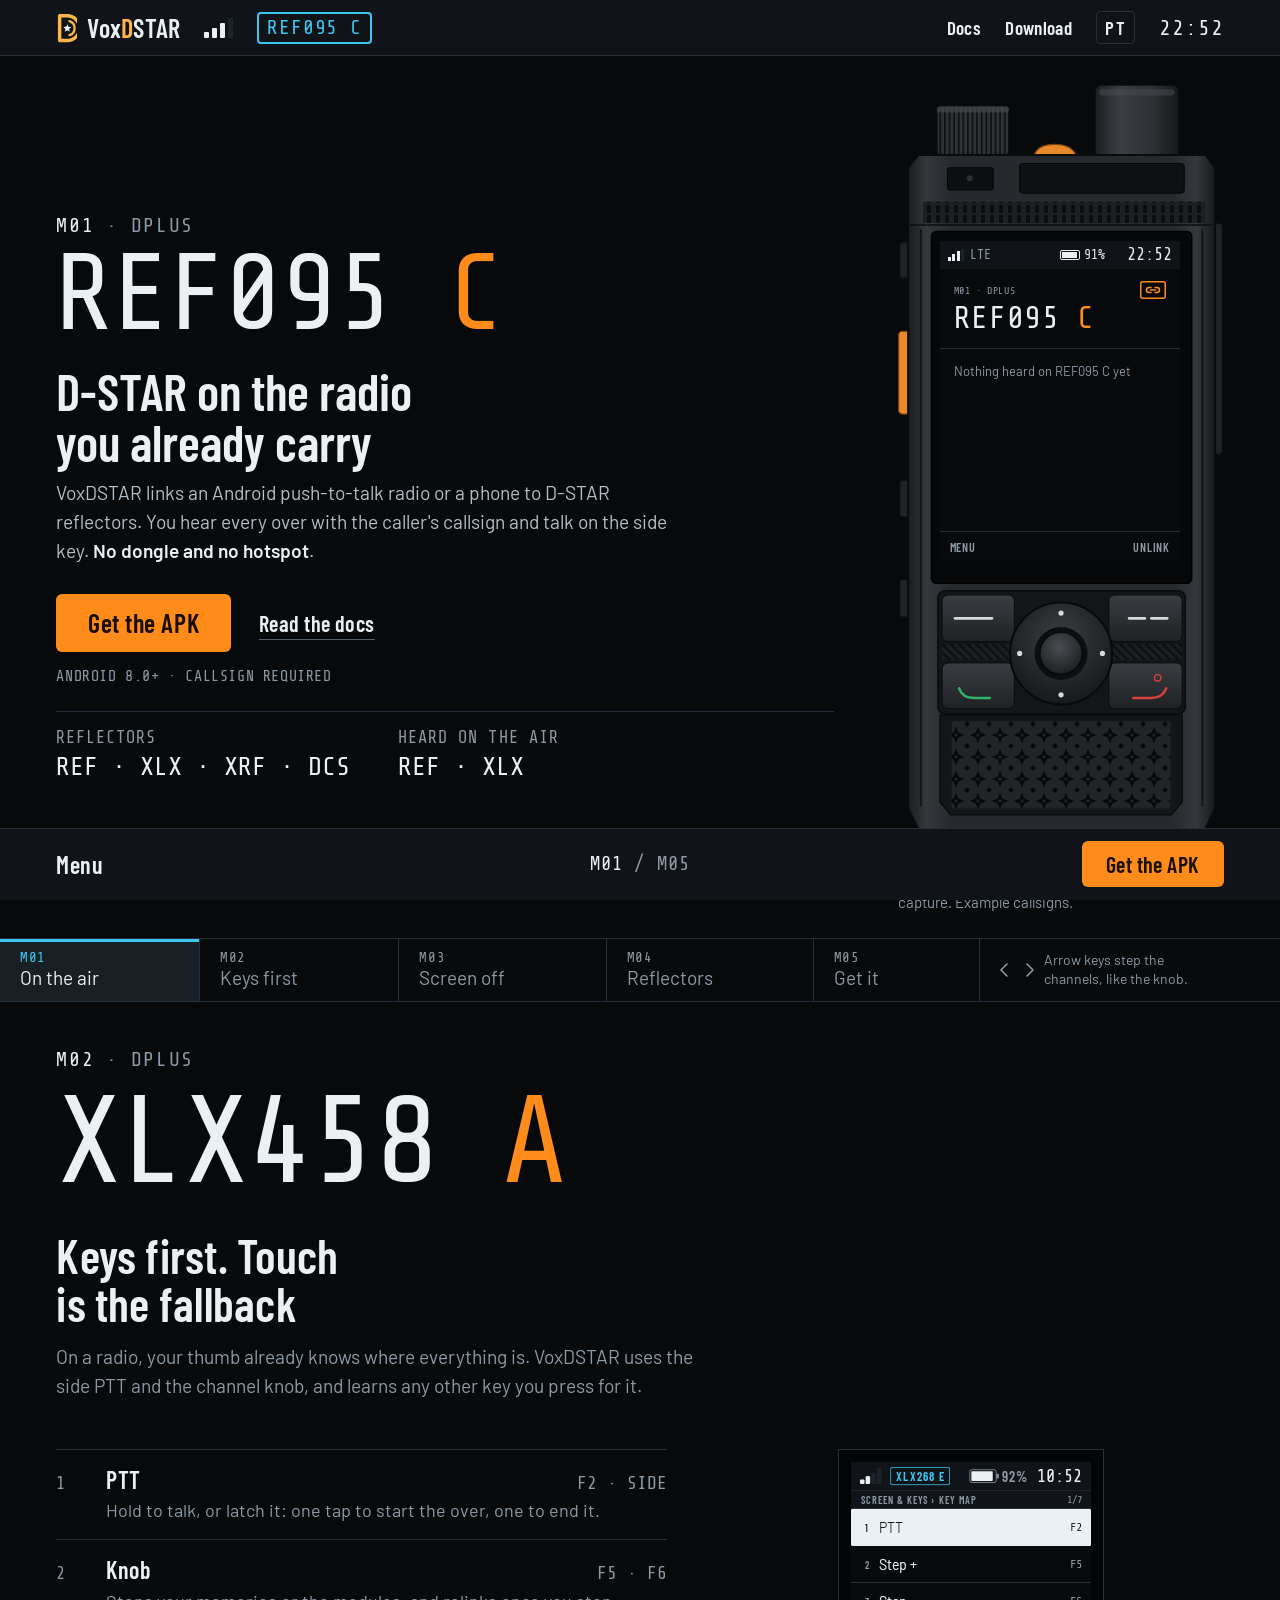
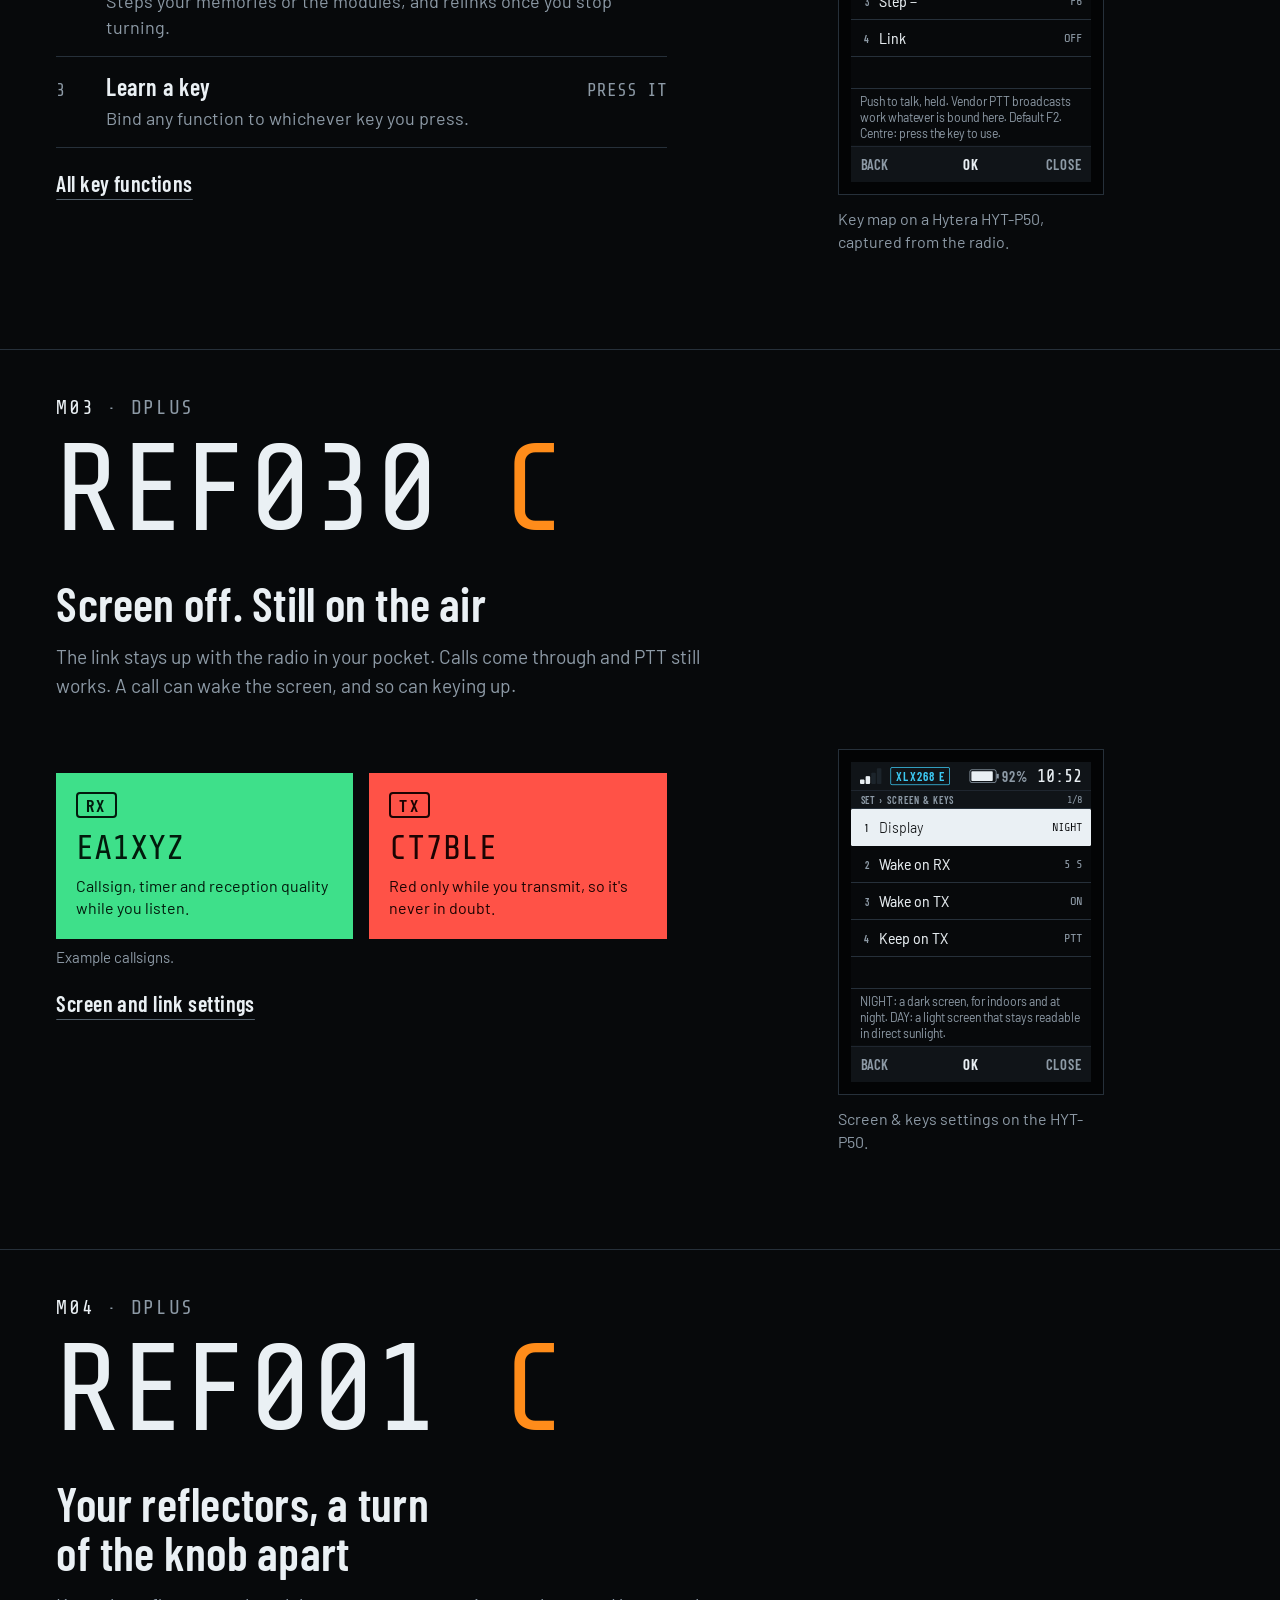
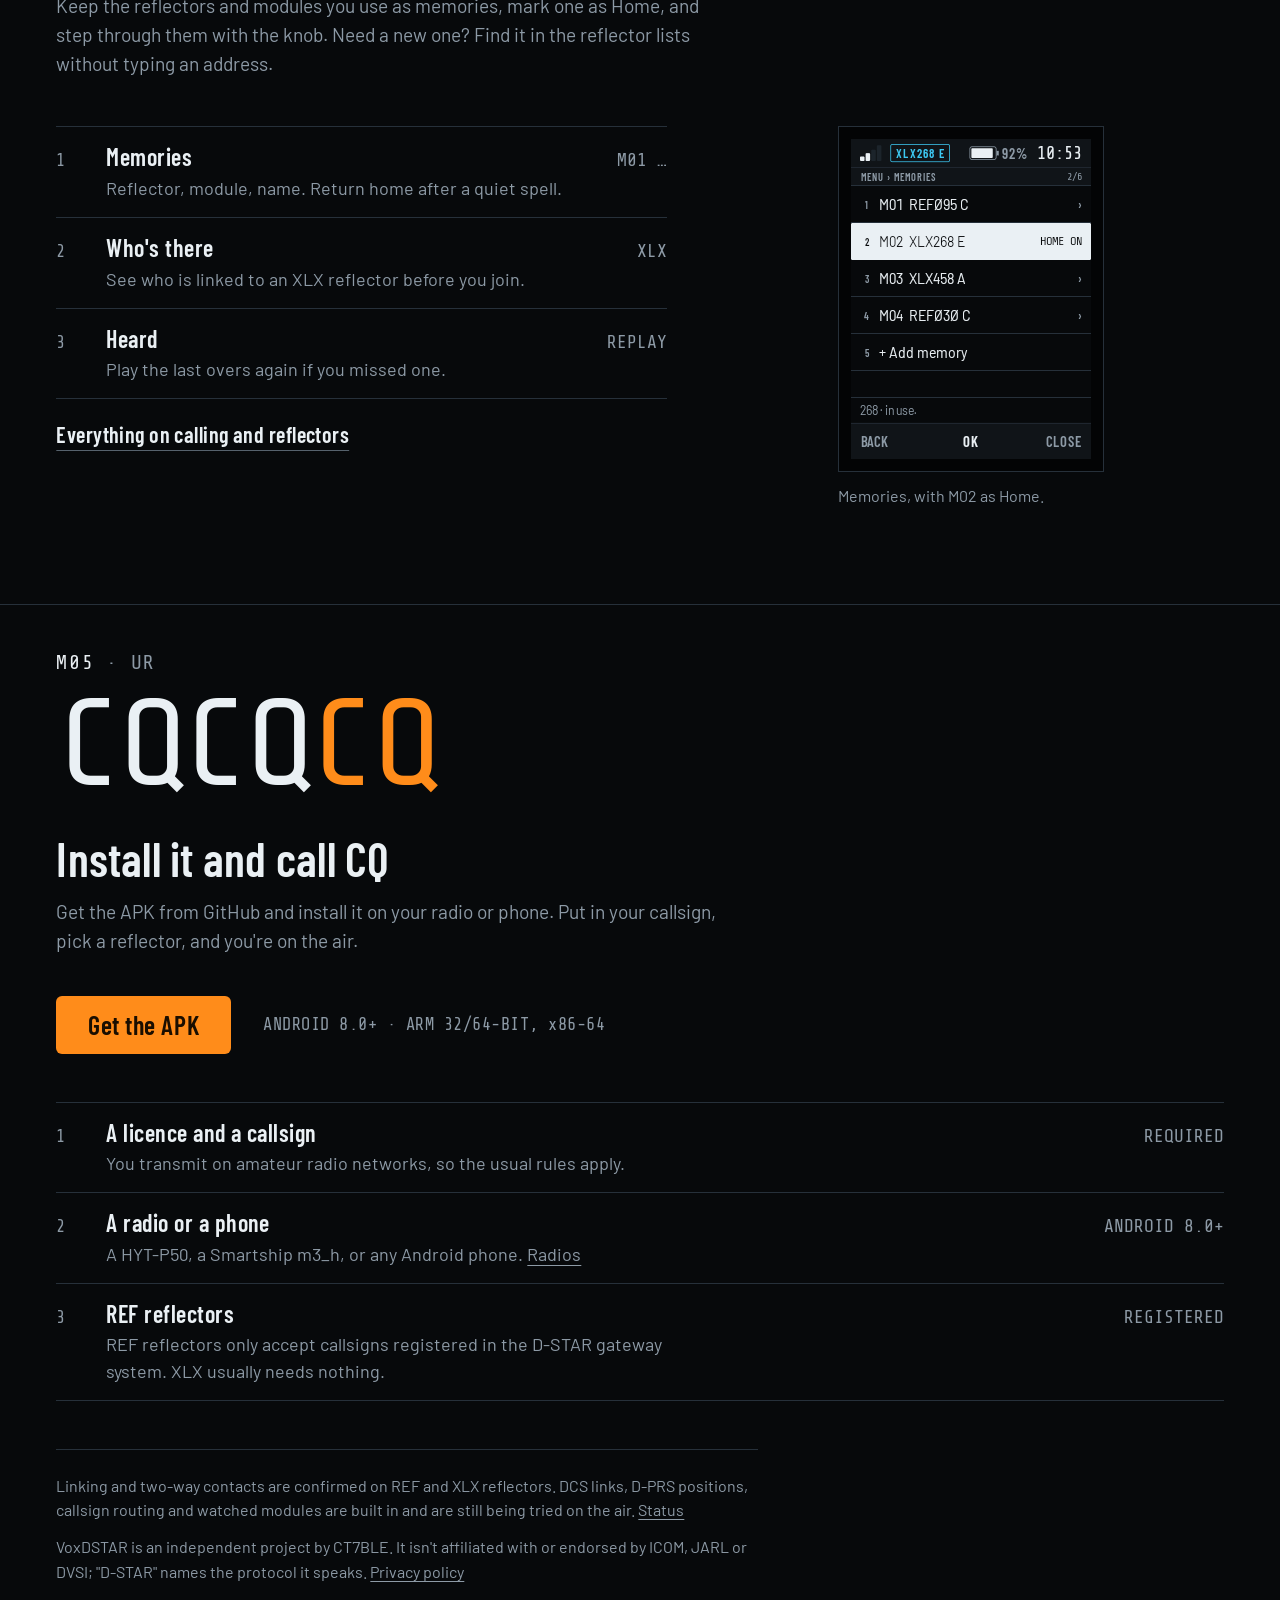
==== commit 4b23464b: "Trim the landing page, add docs and privacy policy Memory bank cut from seven channels to five; the " ====
--- a/index.html
+++ b/index.html
@@ -4,7 +4,7 @@
 <meta charset="utf-8">
 <meta name="viewport" content="width=device-width, initial-scale=1">
 <title>VoxDSTAR: D-STAR for Android radios and phones</title>
-<meta name="description" content="Link to D-STAR reflectors (REF, XLX, DCS) from an Android push-to-talk radio or a phone. The AMBE codec runs in the app: no dongle, no hotspot.">
+<meta name="description" content="Link to D-STAR reflectors (REF, XLX, DCS) from an Android push-to-talk radio or a phone. No dongle, no hotspot.">
 <meta name="theme-color" content="#101418">
 <link rel="icon" href="assets/brand/icon.svg" type="image/svg+xml">
 <link rel="alternate" hreflang="en" href="./">
@@ -26,8 +26,8 @@
   <span class="bars" aria-hidden="true"><i></i><i></i><i></i><i></i></span>
   <span class="chip" data-chip aria-hidden="true">REF095 C</span>
   <nav aria-label="Site">
-    <a class="sec" href="#m06">Radios</a>
-    <a class="sec" href="#m07">Download</a>
+    <a class="sec" href="docs/">Docs</a>
+    <a class="sec" href="#m05">Download</a>
     <a class="lang" href="pt/" hreflang="pt" lang="pt">PT</a>
     <span class="clock" data-clock aria-hidden="true"></span>
   </nav>
@@ -39,165 +39,112 @@
         <p class="chline" data-in><b>M01</b><span>·</span><span>DPLUS</span></p>
         <p class="readout" data-in aria-hidden="true">REF095 <em>C</em></p>
         <h1 id="m01-h" data-in>D-STAR on the radio you already carry</h1>
-        <p class="lede" data-in>VoxDSTAR links an Android push-to-talk radio or a phone to D-STAR reflectors. You hear every over with the caller's callsign and talk on the side key. The AMBE codec runs in the app, so there's <strong>no dongle and no hotspot</strong>.</p>
+        <p class="lede" data-in>VoxDSTAR links an Android push-to-talk radio or a phone to D-STAR reflectors. You hear every over with the caller's callsign and talk on the side key. <strong>No dongle and no hotspot</strong>.</p>
         <div class="cta" data-in>
           <a class="apk" href="https://github.com/jcalado/voxdstar/releases/latest">Get the APK</a>
-          <a class="how" href="#m02">How it works</a>
-          <p>ANDROID 8.0+ · ARM 32/64-BIT, x86-64 · CALLSIGN REQUIRED</p>
+          <a class="how" href="docs/">Read the docs</a>
+          <p>ANDROID 8.0+ · CALLSIGN REQUIRED</p>
         </div>
         <dl class="facts" data-in>
           <div><dt>REFLECTORS</dt><dd>REF · XLX · XRF · DCS</dd></div>
-          <div><dt>CODEC</dt><dd>AMBE, on the device</dd></div>
           <div><dt>HEARD ON THE AIR</dt><dd>REF · XLX</dd></div>
         </dl>
       </div>
       <figure class="unit">
-        <div class="disp" role="img" aria-label="Drawing of VoxDSTAR's main screen on a HYT-P50: linked to REF095 module C, a station being heard.">
-          <div class="d-status" aria-hidden="true"><span class="d-bars"><i></i><i></i><i></i><i></i></span><span class="d-net">LTE</span><span class="d-bat"><i></i>91%</span><span class="d-time" data-clock></span></div>
-          <div class="d-ch" aria-hidden="true"><span>M01 · DPLUS</span><svg class="d-link" viewBox="0 0 26 18"><rect x=".75" y=".75" width="24.5" height="16.5" rx="2" fill="none" stroke="currentColor" stroke-width="1.5"/><path d="M11 6.5H9a2.5 2.5 0 0 0 0 5h2M15 6.5h2a2.5 2.5 0 0 1 0 5h-2M10.5 9h5" fill="none" stroke="currentColor" stroke-width="1.5" stroke-linecap="round"/></svg></div>
-          <div class="d-ref" aria-hidden="true">REF095 <em>C</em></div>
-          <div class="d-body" aria-hidden="true">
-            <p class="d-idle" data-idle>Nothing heard on REF095 C yet</p>
-            <div class="d-call rx" data-call><span class="t" data-call-t>RX</span><span class="lvl" data-lvl><i></i><i></i><i></i><i></i><i></i><i></i><i></i><i></i><i></i><i></i><i></i><i></i></span><b data-call-cs>EA1XYZ</b><span class="q"><span data-call-s>00:07</span><span data-call-q>BER 0.4%</span></span></div>
+        <div class="p50">
+          <div class="disp" role="img" aria-label="Drawing of VoxDSTAR's main screen on a HYT-P50: linked to REF095 module C, a station being heard.">
+            <div class="d-status" aria-hidden="true"><span class="d-bars"><i></i><i></i><i></i><i></i></span><span class="d-net">LTE</span><span class="d-bat"><i></i>91%</span><span class="d-time" data-clock></span></div>
+            <div class="d-ch" aria-hidden="true"><span>M01 · DPLUS</span><svg class="d-link" viewBox="0 0 26 18"><rect x=".75" y=".75" width="24.5" height="16.5" rx="2" fill="none" stroke="currentColor" stroke-width="1.5"/><path d="M11 6.5H9a2.5 2.5 0 0 0 0 5h2M15 6.5h2a2.5 2.5 0 0 1 0 5h-2M10.5 9h5" fill="none" stroke="currentColor" stroke-width="1.5" stroke-linecap="round"/></svg></div>
+            <div class="d-ref" aria-hidden="true">REF095 <em>C</em></div>
+            <div class="d-body" aria-hidden="true">
+              <p class="d-idle" data-idle>Nothing heard on REF095 C yet</p>
+              <div class="d-call rx" data-call><span class="t" data-call-t>RX</span><span class="lvl" data-lvl><i></i><i></i><i></i><i></i><i></i><i></i><i></i><i></i><i></i><i></i><i></i><i></i></span><b data-call-cs>EA1XYZ</b><span class="q"><span data-call-s>00:07</span><span data-call-q>BER 0.4%</span></span></div>
+            </div>
+            <div class="d-keys" aria-hidden="true"><span>MENU</span><span>UNLINK</span></div>
           </div>
-          <div class="d-keys" aria-hidden="true"><span>MENU</span><span>UNLINK</span></div>
         </div>
         <figcaption>The main screen on a HYT-P50, redrawn from a capture. Example callsigns.</figcaption>
       </figure>
     </section>
     <nav class="strip" id="channels" aria-label="Channels">
-      <h2>Memories <span>7</span></h2>
+      <h2>Memories <span>5</span></h2>
       <ol>
         <li><a href="#m01" aria-current="true"><span class="n">M01</span>On the air<span class="m">REF095 C</span></a></li>
-        <li><a href="#m02"><span class="n">M02</span>No hardware<span class="m">XLX268 E</span></a></li>
-        <li><a href="#m03"><span class="n">M03</span>Keys first<span class="m">XLX458 A</span></a></li>
-        <li><a href="#m04"><span class="n">M04</span>Screen off<span class="m">REF030 C</span></a></li>
-        <li><a href="#m05"><span class="n">M05</span>Reflectors<span class="m">REF001 C</span></a></li>
-        <li><a href="#m06"><span class="n">M06</span>Radios<span class="m">XLX268 A</span></a></li>
-        <li><a href="#m07"><span class="n">M07</span>Get it<span class="m">CQCQCQ</span></a></li>
+        <li><a href="#m02"><span class="n">M02</span>Keys first<span class="m">XLX458 A</span></a></li>
+        <li><a href="#m03"><span class="n">M03</span>Screen off<span class="m">REF030 C</span></a></li>
+        <li><a href="#m04"><span class="n">M04</span>Reflectors<span class="m">REF001 C</span></a></li>
+        <li><a href="#m05"><span class="n">M05</span>Get it<span class="m">CQCQCQ</span></a></li>
       </ol>
       <p class="help"><svg width="34" height="18" viewBox="0 0 34 18" aria-hidden="true"><path d="M7 3 1 9l6 6M27 3l6 6-6 6" fill="none" stroke="currentColor" stroke-width="1.6" stroke-linecap="round" stroke-linejoin="round"/></svg>Arrow keys step the channels, like the knob.</p>
     </nav>
 
-    <section class="ch" id="m02" data-mem="XLX268 E" aria-labelledby="m02-h">
-      <p class="chline"><b>M02</b><span>·</span><span>DPLUS</span><span>·</span><span>HOME</span></p>
-      <p class="readout" aria-hidden="true">XLX268 <em>E</em></p>
-      <h2 id="m02-h">Nothing between the microphone and the reflector</h2>
-      <p class="lede">D-STAR voice is AMBE, a codec that usually lives in a chip: in the radio, in a USB dongle, or behind a hotspot. VoxDSTAR runs it in software using xombe, an independent open implementation, and speaks the reflector protocols itself.</p>
-      <ol class="path" aria-label="Signal path">
-        <li><b>Microphone</b><p>The radio's own, a headset or Bluetooth.</p></li>
-        <li class="app"><b>AMBE 2400</b><p>Encoded on the device, 20 ms at a time.</p></li>
-        <li class="app"><b>DPlus · DExtra · DCS</b><p>Linked, kept alive and redialled by the app.</p></li>
-        <li><b>Reflector</b><p>REF, XLX, XRF or DCS, over any data connection.</p></li>
-      </ol>
-      <p class="pathnote">The two shaded stages run inside VoxDSTAR.</p>
-      <p class="notneeded"><span>Not needed</span><s>DV DONGLE</s><s>HOTSPOT</s><s>D-STAR RADIO</s></p>
-      <ol class="rows encode" aria-label="Codec speed">
-        <li><span class="n">1</span><b>Encode, HYT-P50</b><span class="v">3.4–3.9 MS</span><p>Per 20 ms frame: about a fifth of one core on a 32-bit radio.</p></li>
-        <li><span class="n">2</span><b>Encode, Pixel 9</b><span class="v">2.0 MS</span><p>Per 20 ms frame. Decoding takes under half a millisecond on both.</p></li>
-      </ol>
-    </section>
-
-    <section class="ch" id="m03" data-mem="XLX458 A" aria-labelledby="m03-h">
-      <p class="chline"><b>M03</b><span>·</span><span>DPLUS</span></p>
+    <section class="ch" id="m02" data-mem="XLX458 A" aria-labelledby="m02-h">
+      <p class="chline"><b>M02</b><span>·</span><span>DPLUS</span></p>
       <p class="readout" aria-hidden="true">XLX458 <em>A</em></p>
-      <h2 id="m03-h">Keys first. Touch is the fallback</h2>
+      <h2 id="m02-h">Keys first. Touch is the fallback</h2>
       <p class="lede">On a radio, your thumb already knows where everything is. VoxDSTAR uses the side PTT and the channel knob, and learns any other key you press for it.</p>
       <div class="split">
-        <ol class="rows">
-          <li><span class="n">1</span><b>PTT</b><span class="v">F2 · SIDE</span><p>Hold to talk, or latch it: one tap to start the over, one to end it.</p></li>
-          <li><span class="n">2</span><b>Knob</b><span class="v">F5 · F6</span><p>Steps your memories or the modules, and relinks once you stop turning.</p></li>
-          <li><span class="n">3</span><b>Learn a key</b><span class="v">PRESS IT</span><p>Bind PTT, step, link, menu, call-back and replay to whichever key you press.</p></li>
-          <li><span class="n">4</span><b>Headset</b><span class="v">WIRED · BT</span><p>A headset or Bluetooth media button can key PTT.</p></li>
-          <li><span class="n">5</span><b>Never by accident</b><span class="v">TX OFF</span><p>PTT waits while a station is talking, and the TX time-out warns you before it cuts in.</p></li>
-        </ol>
-        <figure class="screen">
+        <div>
+          <ol class="rows">
+            <li><span class="n">1</span><b>PTT</b><span class="v">F2 · SIDE</span><p>Hold to talk, or latch it: one tap to start the over, one to end it.</p></li>
+            <li><span class="n">2</span><b>Knob</b><span class="v">F5 · F6</span><p>Steps your memories or the modules, and relinks once you stop turning.</p></li>
+            <li><span class="n">3</span><b>Learn a key</b><span class="v">PRESS IT</span><p>Bind any function to whichever key you press.</p></li>
+          </ol>
+          <p class="more"><a href="docs/#d03">All key functions</a></p>
+        </div>
+        <figure class="screen native">
           <div class="frame"><img src="assets/shots/p50-keymap.png" alt="VoxDSTAR's key map page on a HYT-P50: PTT on F2, Step + on F5, Step − on F6, Link off." width="240" height="320" loading="lazy"></div>
           <figcaption>Key map on a Hytera HYT-P50, captured from the radio.</figcaption>
         </figure>
       </div>
     </section>
 
-    <section class="ch" id="m04" data-mem="REF030 C" aria-labelledby="m04-h">
-      <p class="chline"><b>M04</b><span>·</span><span>DPLUS</span></p>
+    <section class="ch" id="m03" data-mem="REF030 C" aria-labelledby="m03-h">
+      <p class="chline"><b>M03</b><span>·</span><span>DPLUS</span></p>
       <p class="readout" aria-hidden="true">REF030 <em>C</em></p>
-      <h2 id="m04-h">Screen off. Still on the air</h2>
+      <h2 id="m03-h">Screen off. Still on the air</h2>
       <p class="lede">The link stays up with the radio in your pocket. Calls come through and PTT still works. A call can wake the screen, and so can keying up.</p>
       <div class="split">
         <div>
-          <ol class="rows">
-            <li><span class="n">1</span><b>Wake on RX</b><span class="v">5 S</span><p>A call heard with the screen off lights it, over the lock screen.</p></li>
-            <li><span class="n">2</span><b>Wake on TX</b><span class="v">ON</span><p>Pressing PTT lights the screen and holds it on while you talk.</p></li>
-            <li><span class="n">3</span><b>Link lost</b><span class="v">2 S … 1 MIN</span><p>A dropped link is redialled, at once when the network comes back.</p></li>
-            <li><span class="n">4</span><b>Start at boot</b><span class="v">ON · OFF</span><p>Switch the radio on and it links by itself. Android lets it listen until you open the app once.</p></li>
-          </ol>
           <div class="states" aria-label="Call panels">
             <div class="state rx"><span class="t">RX</span><b>EA1XYZ</b><p>Callsign, timer and reception quality while you listen.</p></div>
             <div class="state tx"><span class="t">TX</span><b>CT7BLE</b><p>Red only while you transmit, so it's never in doubt.</p></div>
           </div>
           <p class="example">Example callsigns.</p>
+          <p class="more"><a href="docs/#d04">Screen and link settings</a></p>
         </div>
-        <figure class="screen">
+        <figure class="screen native">
           <div class="frame"><img src="assets/shots/p50-screen-keys.png" alt="Screen and keys settings on a HYT-P50: Display night, Wake on RX 5 seconds, Wake on TX on, Keep on TX PTT." width="240" height="320" loading="lazy"></div>
           <figcaption>Screen &amp; keys settings on the HYT-P50.</figcaption>
         </figure>
       </div>
     </section>
 
-    <section class="ch" id="m05" data-mem="REF001 C" aria-labelledby="m05-h">
-      <p class="chline"><b>M05</b><span>·</span><span>DPLUS</span></p>
+    <section class="ch" id="m04" data-mem="REF001 C" aria-labelledby="m04-h">
+      <p class="chline"><b>M04</b><span>·</span><span>DPLUS</span></p>
       <p class="readout" aria-hidden="true">REF001 <em>C</em></p>
-      <h2 id="m05-h">Your reflectors, a turn of the knob apart</h2>
+      <h2 id="m04-h">Your reflectors, a turn of the knob apart</h2>
       <p class="lede">Keep the reflectors and modules you use as memories, mark one as Home, and step through them with the knob. Need a new one? Find it in the reflector lists without typing an address.</p>
       <div class="split">
-        <ol class="rows">
-          <li><span class="n">1</span><b>Memories</b><span class="v">M01 …</span><p>Reflector, module, name. Return home after a quiet spell.</p></li>
-          <li><span class="n">2</span><b>Find a reflector</b><span class="v">REF · XRF · XLX</span><p>The public REF, XRF and XLX lists, fetched when you ask.</p></li>
-          <li><span class="n">3</span><b>Who's there</b><span class="v">XLX</span><p>Reads an XLX dashboard: modules in use, their names, who's linked and who was heard last.</p></li>
-          <li><span class="n">4</span><b>UR</b><span class="v">CQCQCQ</span><p>CQ, Echo, Unlink, Info, or a callsign. Call back the last station heard in one press.</p></li>
-          <li><span class="n">5</span><b>Heard</b><span class="v">REPLAY</span><p>The last ten overs kept in memory, to play again if you missed one.</p></li>
-          <li><span class="n">6</span><b>More</b><span class="v">ON TEST</span><p>Watch up to three extra modules, D-PRS positions, callsign routing over ircDDB, voice or Morse announcements.</p></li>
-        </ol>
-        <figure class="screen">
-            <div class="frame"><img src="assets/shots/p50-memories.png" alt="Memories list on a HYT-P50: M01 REF095 C, M02 XLX268 E marked Home, M03 XLX458 A, M04 REF030 C, Add memory." width="240" height="320" loading="lazy"></div>
-            <figcaption>Memories, with M02 as Home.</figcaption>
-          </figure>
+        <div>
+          <ol class="rows">
+            <li><span class="n">1</span><b>Memories</b><span class="v">M01 …</span><p>Reflector, module, name. Return home after a quiet spell.</p></li>
+            <li><span class="n">2</span><b>Who's there</b><span class="v">XLX</span><p>See who is linked to an XLX reflector before you join.</p></li>
+            <li><span class="n">3</span><b>Heard</b><span class="v">REPLAY</span><p>Play the last overs again if you missed one.</p></li>
+          </ol>
+          <p class="more"><a href="docs/#d05">Everything on calling and reflectors</a></p>
+        </div>
+        <figure class="screen native">
+          <div class="frame"><img src="assets/shots/p50-memories.png" alt="Memories list on a HYT-P50: M01 REF095 C, M02 XLX268 E marked Home, M03 XLX458 A, M04 REF030 C, Add memory." width="240" height="320" loading="lazy"></div>
+          <figcaption>Memories, with M02 as Home.</figcaption>
+        </figure>
       </div>
     </section>
 
-    <section class="ch" id="m06" data-mem="XLX268 A" aria-labelledby="m06-h">
-      <p class="chline"><b>M06</b><span>·</span><span>DPLUS</span></p>
-      <p class="readout" aria-hidden="true">XLX268 <em>A</em></p>
-      <h2 id="m06-h">Made on a 240-pixel screen. Fine on a phone</h2>
-      <p class="lede">VoxDSTAR was designed for the smallest screen first: a Hytera HYT-P50 at 240 × 320. Phones get the same display with room to spare and a PTT key you can reach.</p>
-      <ul class="radios">
-        <li><b>Hytera HYT-P50</b><span class="os">ANDROID 12 · 32-BIT</span><p>Where it's used daily. Side PTT, knob, and the home-screen card shows the reflector and who's talking.</p></li>
-        <li><b>Smartship m3_h</b><span class="os">ANDROID 9 · 32-BIT</span><p>Runs as is. PTT, knob and side keys arrive the way the firmware sends them.</p></li>
-        <li><b>Android phones</b><span class="os">ANDROID 8.0 AND UP</span><p>Tested on a Pixel 9. On-screen PTT, or a headset button.</p></li>
-      </ul>
-      <div class="devices">
-        <figure class="screen">
-          <div class="frame"><img src="assets/shots/p50-menu.png" alt="VoxDSTAR's menu on a HYT-P50: Memories, Unlink XLX268 E, UR CQCQCQ, Heard, with a help line at the bottom." width="240" height="320" loading="lazy"></div>
-          <figcaption>Hytera HYT-P50, 240 × 320.</figcaption>
-        </figure>
-        <figure class="screen phone">
-          <div class="frame"><img src="assets/shots/pixel-menu.png" alt="The same VoxDSTAR menu on a Pixel 9: Memories, Unlink XLX268 E, UR CQCQCQ, Heard, Who's there, Settings, Event log, Exit." width="720" height="1496" loading="lazy"></div>
-          <figcaption>Pixel 9. The same menu, sized for a finger.</figcaption>
-        </figure>
-      </div>
-      <div class="split after">
-        <ol class="rows">
-          <li><span class="n">1</span><b>Languages</b><span class="v">EN · PT</span><p>English and Portuguese, or whatever the radio is set to.</p></li>
-          <li><span class="n">2</span><b>Display</b><span class="v">NIGHT · DAY</span><p>A dark screen for indoors, a light one that reads in direct sun.</p></li>
-          <li><span class="n">3</span><b>Share settings</b><span class="v">QR</span><p>Your callsign and memories as a QR code or a link, to set up a second radio.</p></li>
-        </ol>
-      </div>
-    </section>
-
-    <section class="ch" id="m07" data-mem="CQCQCQ" aria-labelledby="m07-h">
-      <p class="chline"><b>M07</b><span>·</span><span>UR</span></p>
+    <section class="ch" id="m05" data-mem="CQCQCQ" aria-labelledby="m05-h">
+      <p class="chline"><b>M05</b><span>·</span><span>UR</span></p>
       <p class="readout" aria-hidden="true">CQCQ<em>CQ</em></p>
-      <h2 id="m07-h">Install it and call CQ</h2>
+      <h2 id="m05-h">Install it and call CQ</h2>
       <p class="lede">Get the APK from GitHub and install it on your radio or phone. Put in your callsign, pick a reflector, and you're on the air.</p>
       <div class="get">
         <a class="apk" href="https://github.com/jcalado/voxdstar/releases/latest">Get the APK</a>
@@ -205,19 +152,19 @@
       </div>
       <ol class="rows need">
         <li><span class="n">1</span><b>A licence and a callsign</b><span class="v">REQUIRED</span><p>You transmit on amateur radio networks, so the usual rules apply.</p></li>
-        <li><span class="n">2</span><b>REF reflectors</b><span class="v">REGISTERED</span><p>REF reflectors only accept callsigns registered in the D-STAR gateway system. VoxDSTAR signs in for you, like a hotspot does. XLX usually needs nothing.</p></li>
-        <li><span class="n">3</span><b>A data connection</b><span class="v">WI-FI · MOBILE</span><p>Any connection that reaches the reflector.</p></li>
+        <li><span class="n">2</span><b>A radio or a phone</b><span class="v">ANDROID 8.0+</span><p>A HYT-P50, a Smartship m3_h, or any Android phone. <a href="docs/#d02">Radios</a></p></li>
+        <li><span class="n">3</span><b>REF reflectors</b><span class="v">REGISTERED</span><p>REF reflectors only accept callsigns registered in the D-STAR gateway system. XLX usually needs nothing.</p></li>
       </ol>
       <div class="fine">
-        <p>Linking and two-way contacts are confirmed on REF and XLX reflectors. DCS links, D-PRS positions, callsign routing and watched modules are built in and are still being tried on the air.</p>
-        <p>VoxDSTAR is an independent project by CT7BLE. It isn't affiliated with or endorsed by ICOM, JARL or DVSI; "D-STAR" names the protocol it speaks. The AMBE codec is xombe, an independent open-source implementation.</p>
+        <p>Linking and two-way contacts are confirmed on REF and XLX reflectors. DCS links, D-PRS positions, callsign routing and watched modules are built in and are still being tried on the air. <a href="docs/#d08">Status</a></p>
+        <p>VoxDSTAR is an independent project by CT7BLE. It isn't affiliated with or endorsed by ICOM, JARL or DVSI; "D-STAR" names the protocol it speaks. <a href="privacy/">Privacy policy</a></p>
       </div>
     </section>
 </main>
 
 <footer class="soft">
   <a class="menu" href="#channels">Menu</a>
-  <span class="count" data-count aria-hidden="true"><b>M01</b> / M07</span>
+  <span class="count" data-count aria-hidden="true"><b>M01</b> / M05</span>
   <a class="apk" href="https://github.com/jcalado/voxdstar/releases/latest">Get the APK</a>
 </footer>
 </body>
--- a/styles.css
+++ b/styles.css
@@ -226,3 +226,40 @@
   .facts dd{font-size:22px}
   .rows li{grid-template-columns:28px minmax(0,1fr) auto}
 }
+
+/* ---- the HYT-P50, drawn: captures and the redrawn display sit in its screen at 1:1, never scaled up */
+.p50{position:relative;width:326px;height:774px;background:url(assets/devices/p50.svg) no-repeat center/326px 774px}
+.p50>img,.p50>.disp{position:absolute;left:42px;top:157px;width:240px;height:320px}
+.p50>img{image-rendering:pixelated}
+.p50>.disp{--u:1px;border:0;outline:0}
+.unit figcaption,.screen .p50+figcaption{max-width:326px}
+.unit figcaption{margin-top:12px}
+@media (max-width:379px){.p50{zoom:.88}}
+
+/* ---- docs: the same bank, channels that run as long as they need */
+.docs .ch{min-height:0}
+.docs .ch>h2:first-of-type{margin-top:20px}
+.more{margin-top:24px;font:600 22px/1 var(--cond);letter-spacing:.02em}
+.more a{text-decoration-color:var(--faint);text-underline-offset:.3em}
+.more a:hover{color:var(--accent);text-decoration-color:currentColor}
+.policy-h{font:600 clamp(38px,3.7vw,56px)/1.02 var(--cond);margin-top:20px;max-width:22ch;text-wrap:balance}
+/* captures outside the hero: a plain well, at the capture's own 240x320 */
+.screen.native img{width:240px;height:320px;image-rendering:pixelated}
+.screen.native figcaption{max-width:264px}
+.docs .ch h2+.rows{margin-top:32px}
+
+/* ---- privacy policy: a plain document */
+.policy{padding:56px var(--gutter) 96px}
+.policy article{max-width:68ch}
+.policy h1{font:600 clamp(40px,4vw,56px)/1.05 var(--cond)}
+.policy .meta{font:15px/1.4 var(--mono);letter-spacing:.04em;color:var(--muted);margin-top:10px}
+.policy h2{font:600 28px/1.15 var(--cond);margin-top:40px}
+.policy p,.policy li{font-size:18px;line-height:1.6;color:var(--lede-ink)}
+.policy p{margin-top:12px}
+.policy .meta+p{margin-top:28px}
+.policy ul{list-style:disc;padding-left:1.2em;margin-top:12px}
+.policy li{margin-top:8px}
+.policy li::marker{color:var(--faint)}
+.policy strong{color:var(--ink);font-weight:600}
+.policy a{color:var(--accent)}
+.policy .pkg{font-family:var(--mono);font-size:.95em}
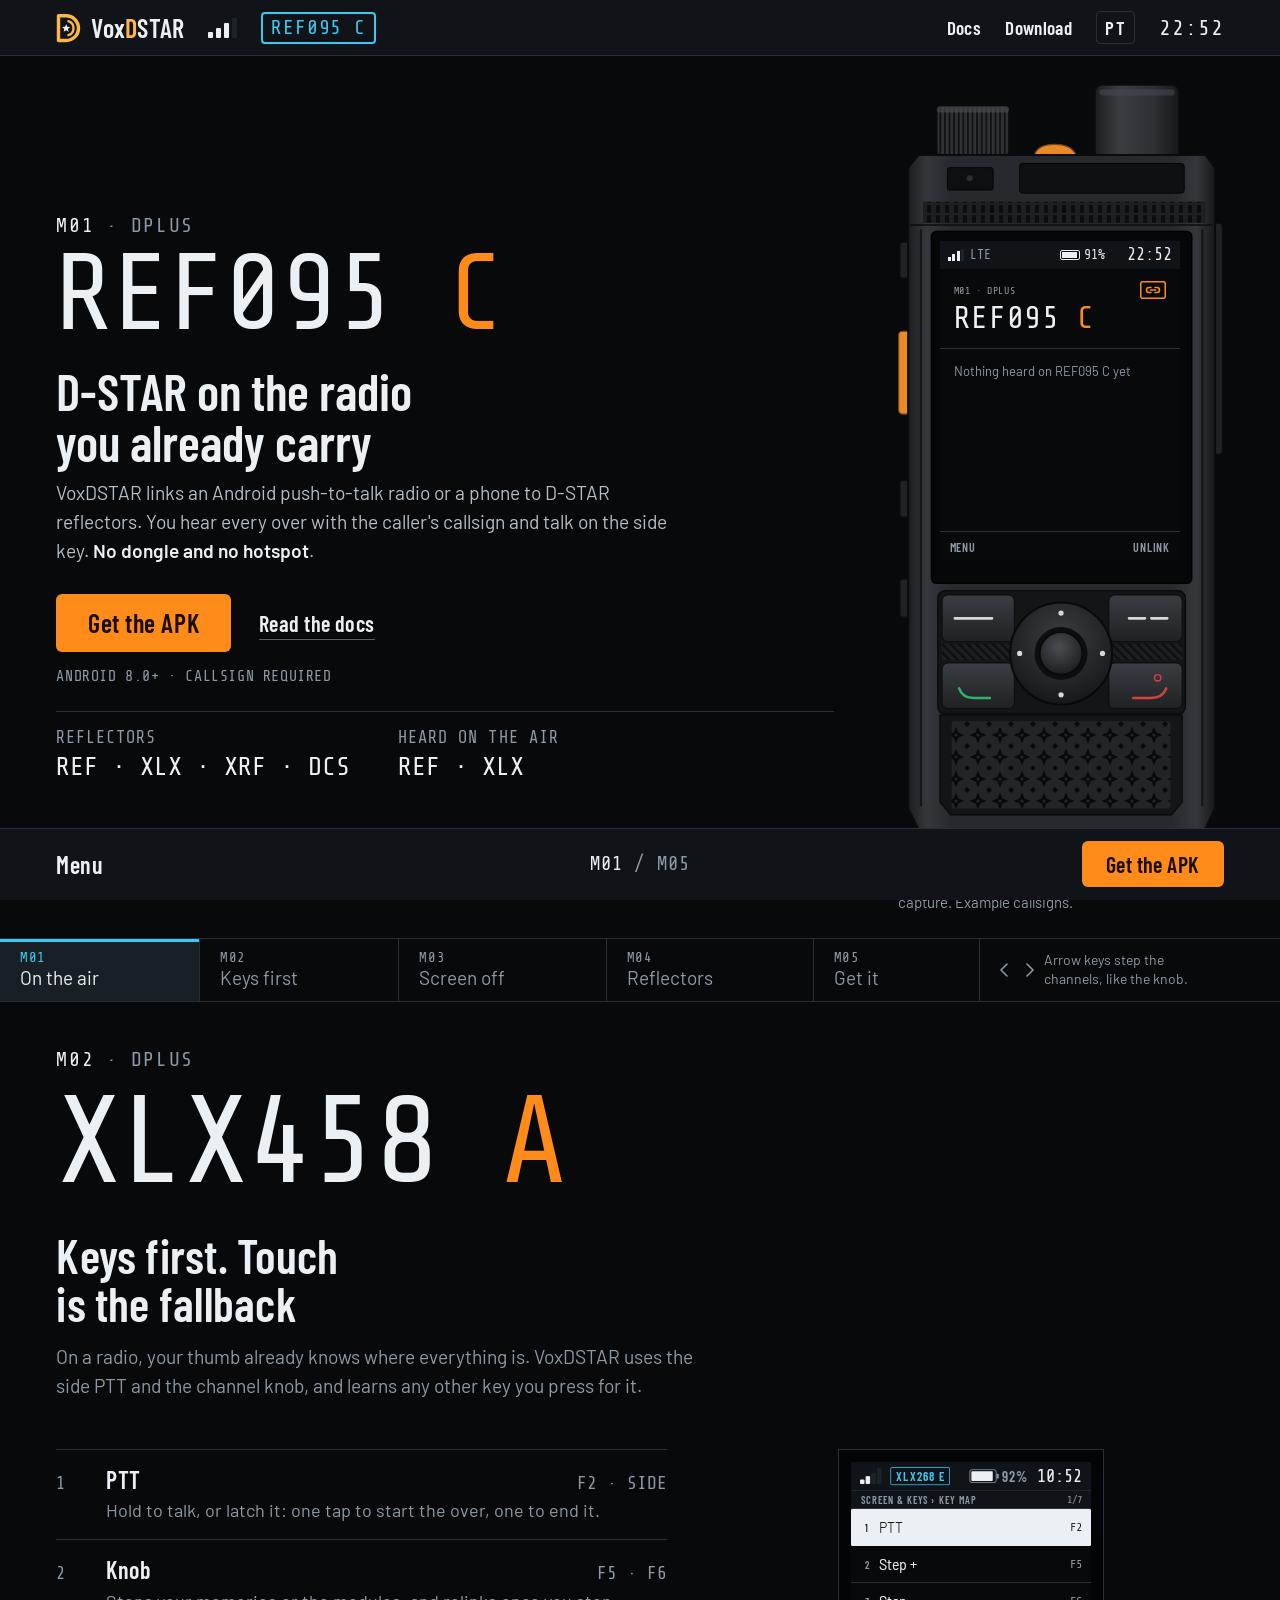
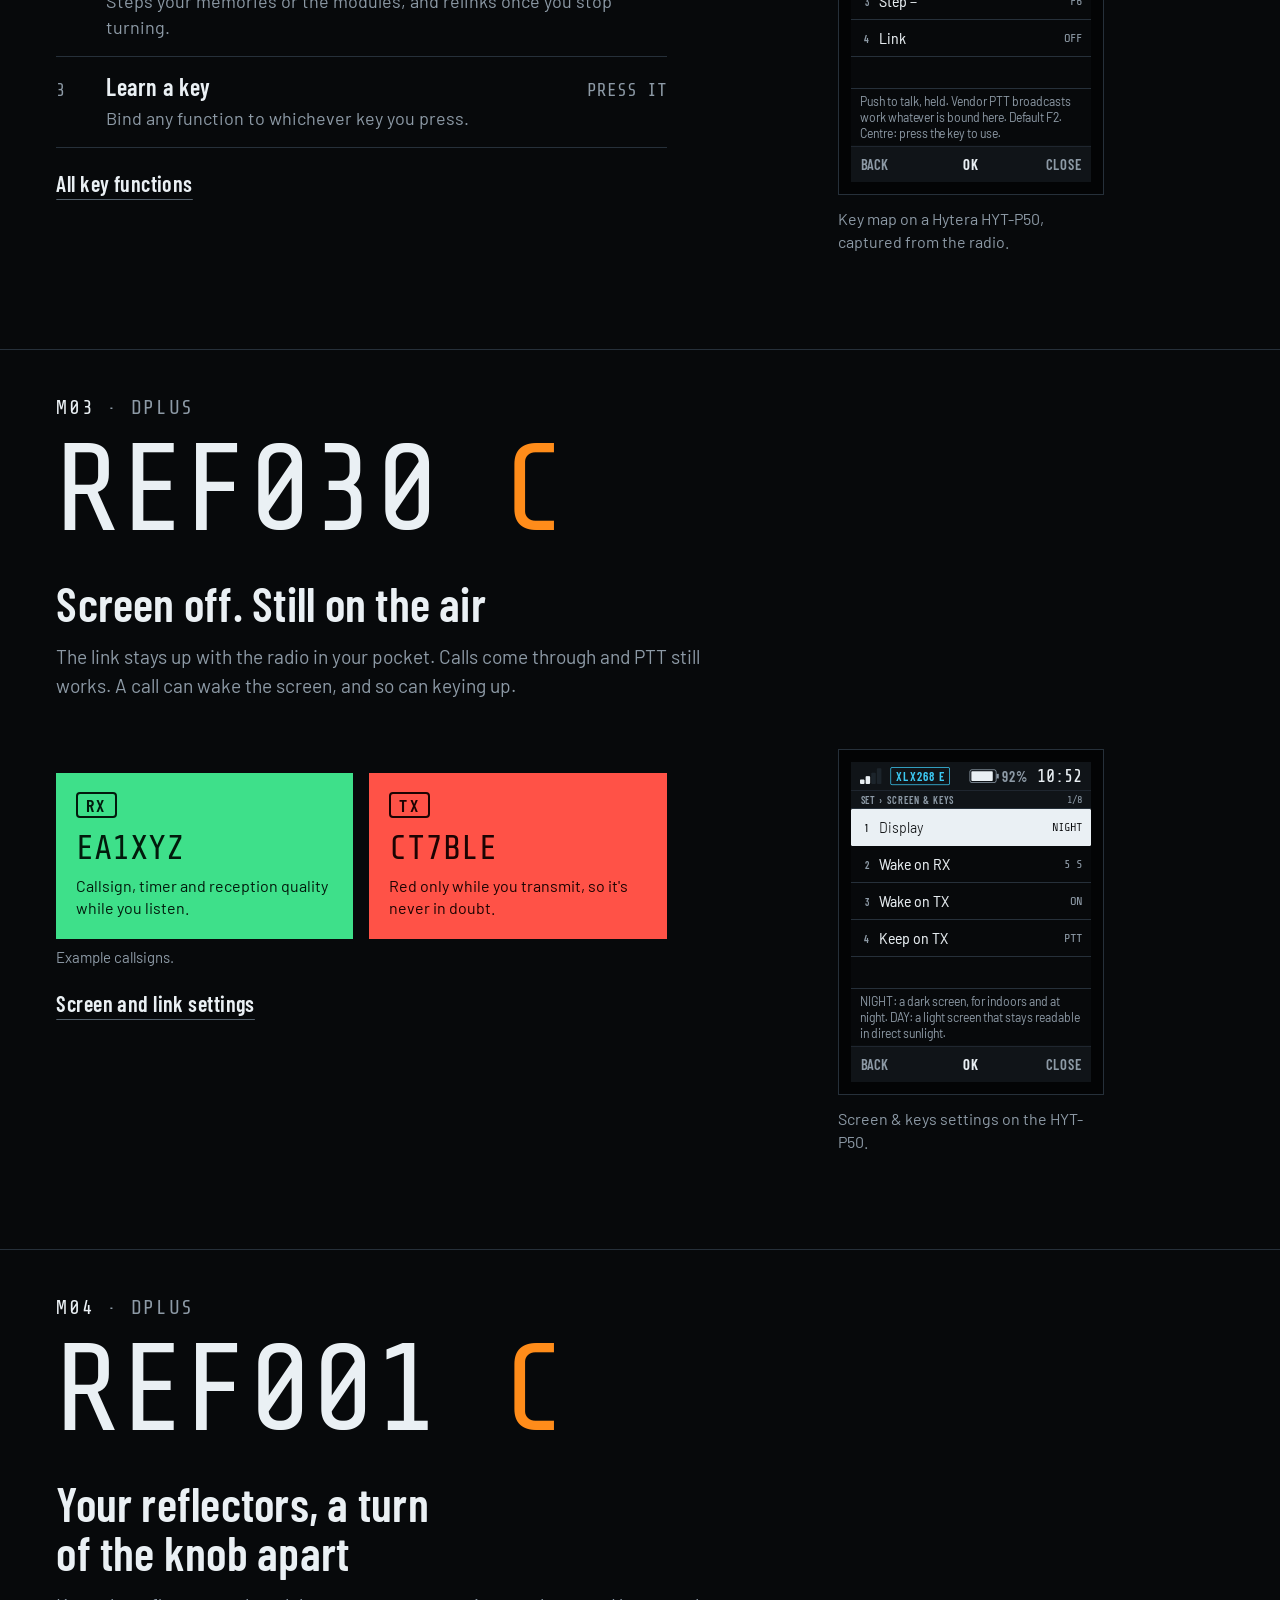
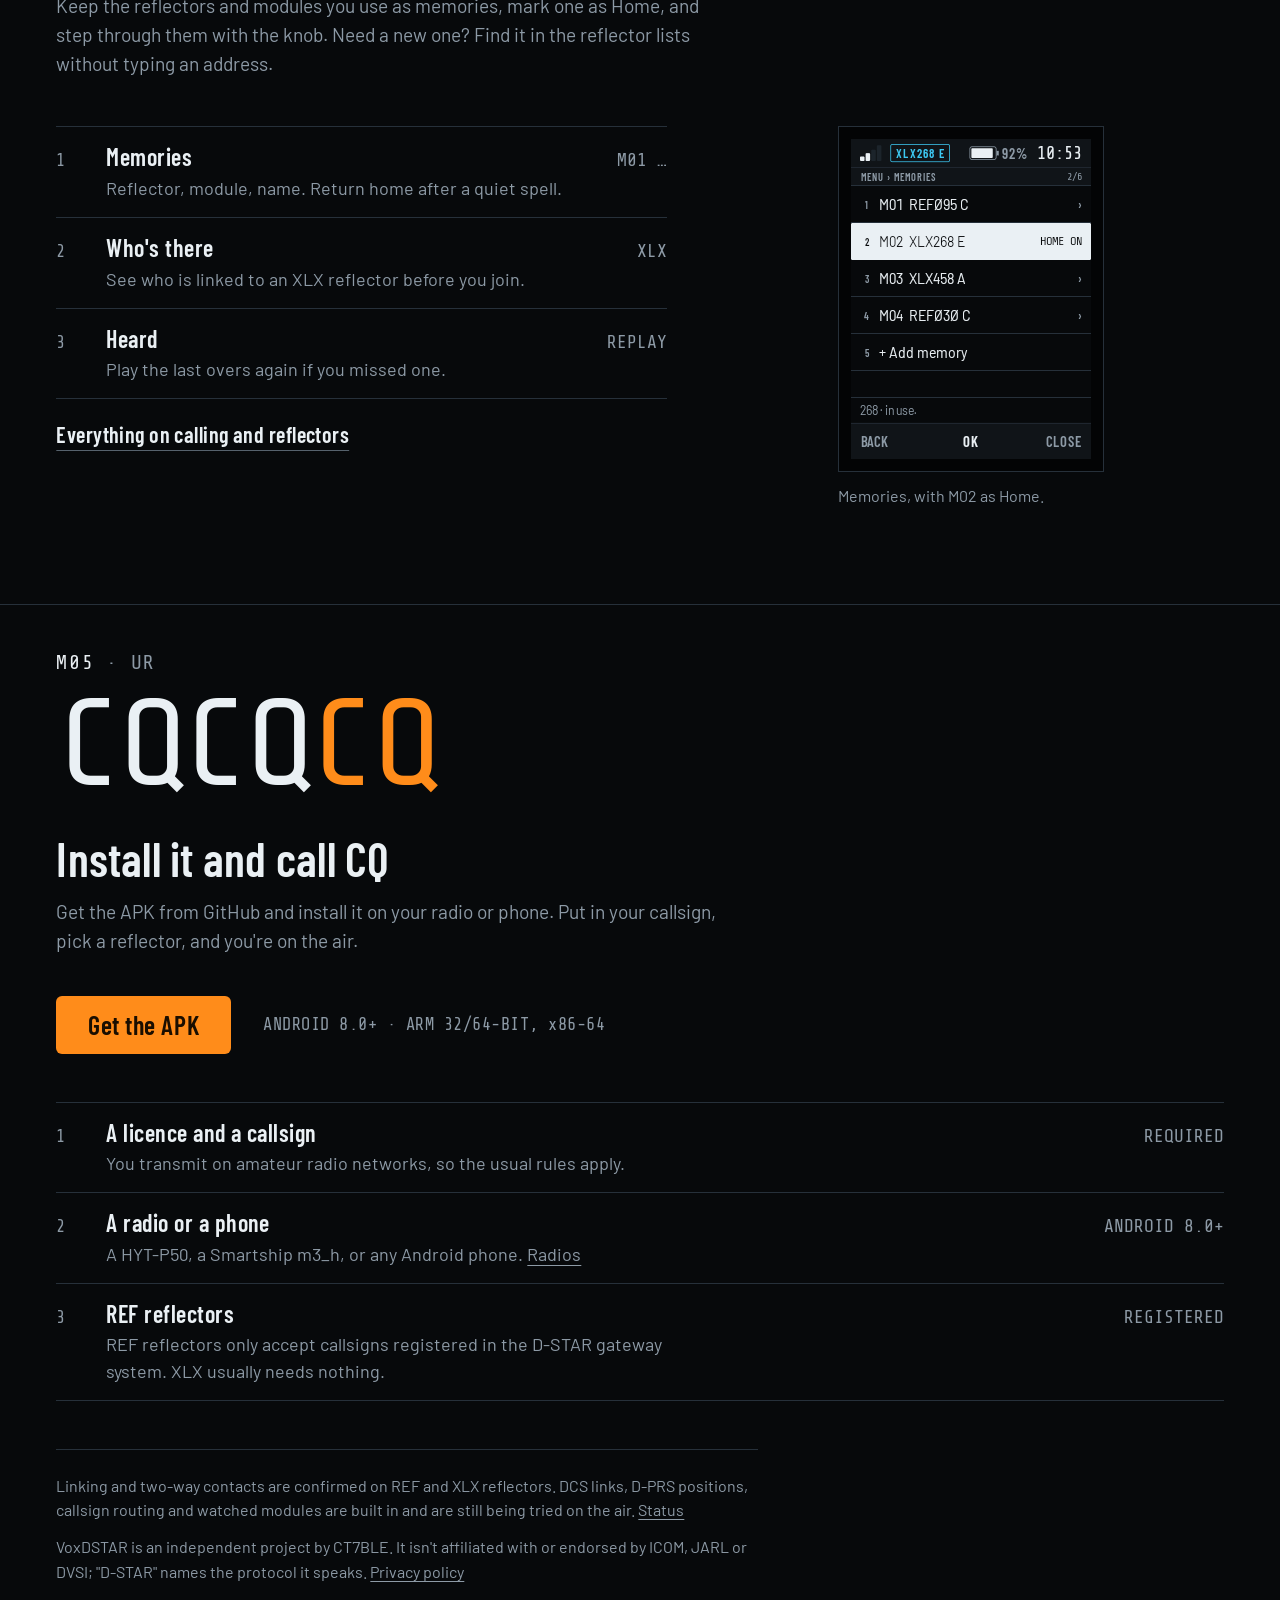
==== commit a5b284ba: "Fix the brand mark being cropped on the right" ====
--- a/index.html
+++ b/index.html
@@ -22,7 +22,7 @@
 <a class="skip" href="#m01">Skip to content</a>
 
 <header class="status">
-  <a class="brand" href="#m01" aria-label="VoxDSTAR, top of page"><img src="assets/brand/mark.svg" alt="" width="21" height="32"><span>Vox<b>D</b>STAR</span></a>
+  <a class="brand" href="#m01" aria-label="VoxDSTAR, top of page"><img src="assets/brand/mark.svg" alt="" width="25" height="32"><span>Vox<b>D</b>STAR</span></a>
   <span class="bars" aria-hidden="true"><i></i><i></i><i></i><i></i></span>
   <span class="chip" data-chip aria-hidden="true">REF095 C</span>
   <nav aria-label="Site">
--- a/styles.css
+++ b/styles.css
@@ -29,7 +29,7 @@
 /* ---- status bar: the app's own top line */
 .status{position:sticky;top:0;z-index:10;height:var(--status-h);background:var(--panel);border-bottom:1px solid var(--line);display:flex;align-items:center;gap:24px;padding:0 var(--gutter)}
 .brand{display:flex;align-items:center;gap:10px;text-decoration:none;font:600 26px/1 var(--cond);letter-spacing:.01em}
-.brand img{width:21px;height:32px}
+.brand img{width:25px;height:32px}
 .brand b{color:var(--brand);font-weight:600}
 .bars{display:flex;align-items:flex-end;gap:3px;height:20px}
 .bars i{width:5px;background:var(--ink);border-radius:1px}
